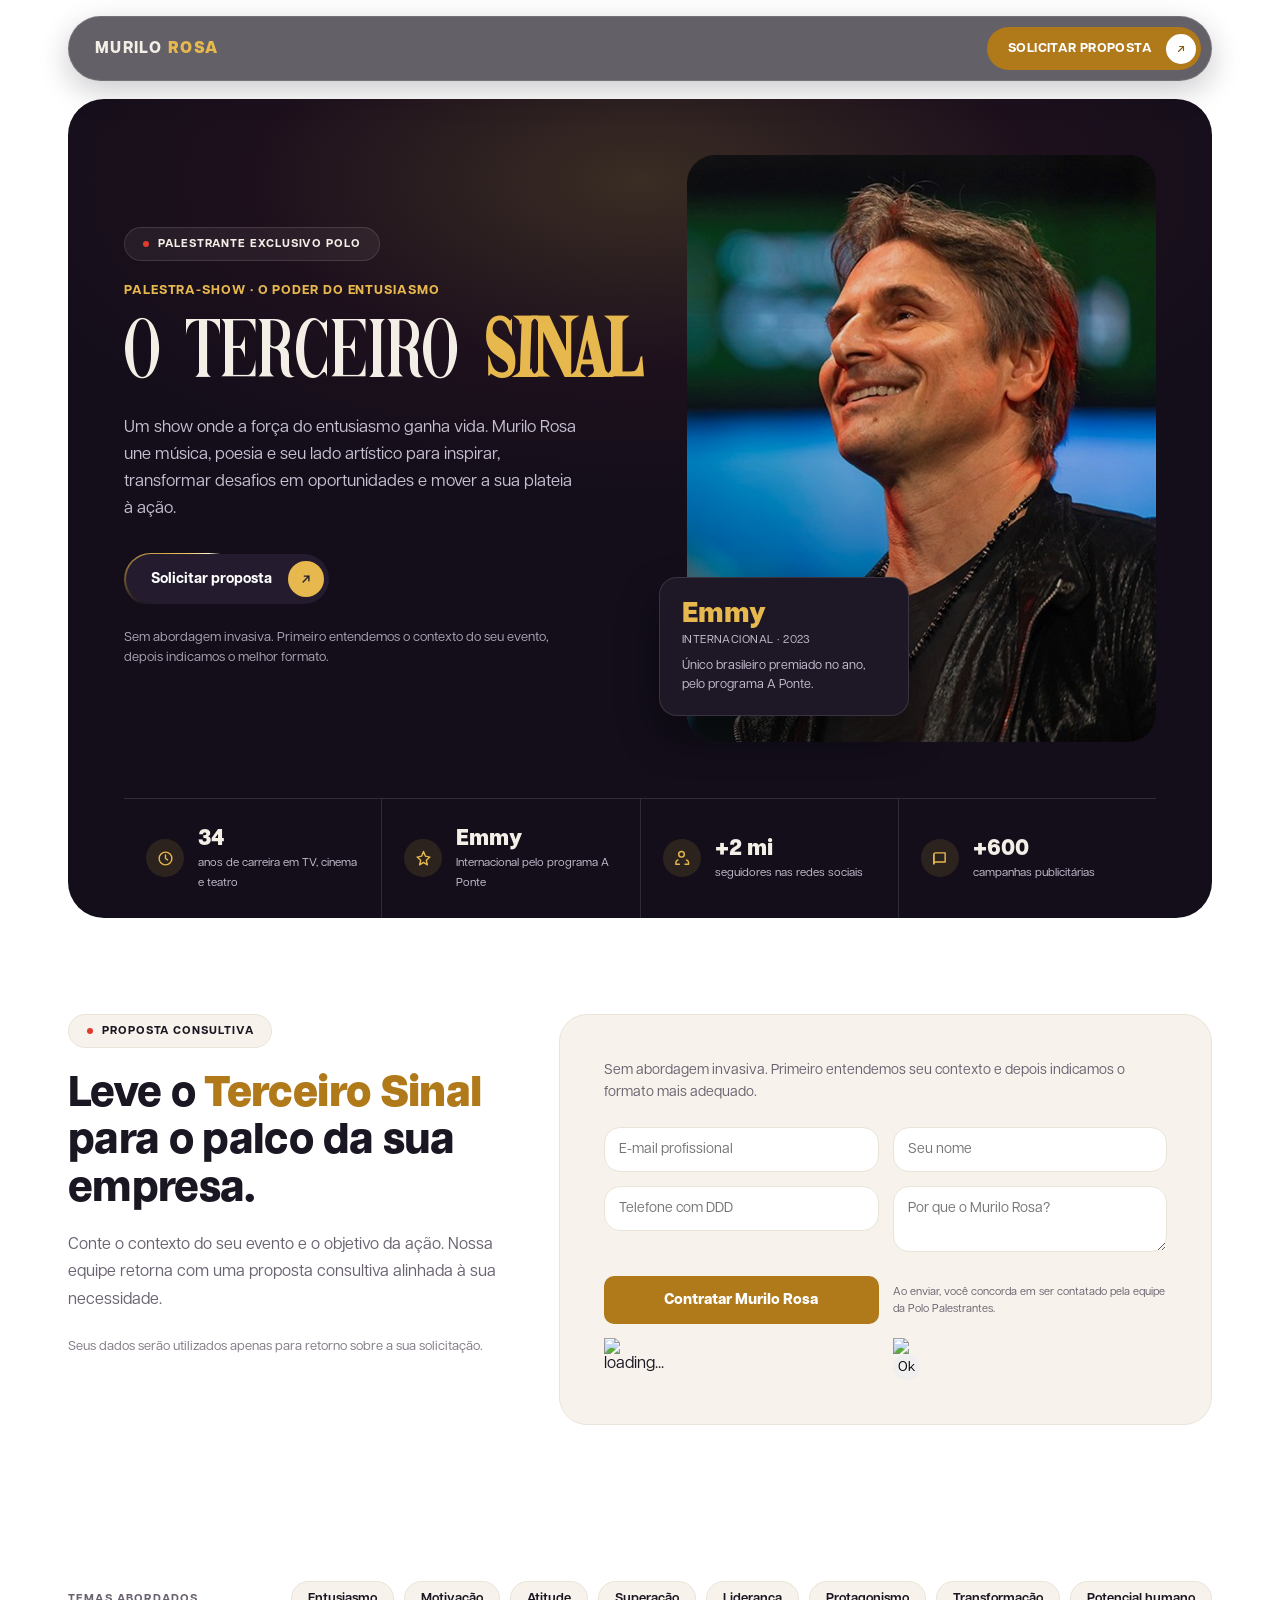
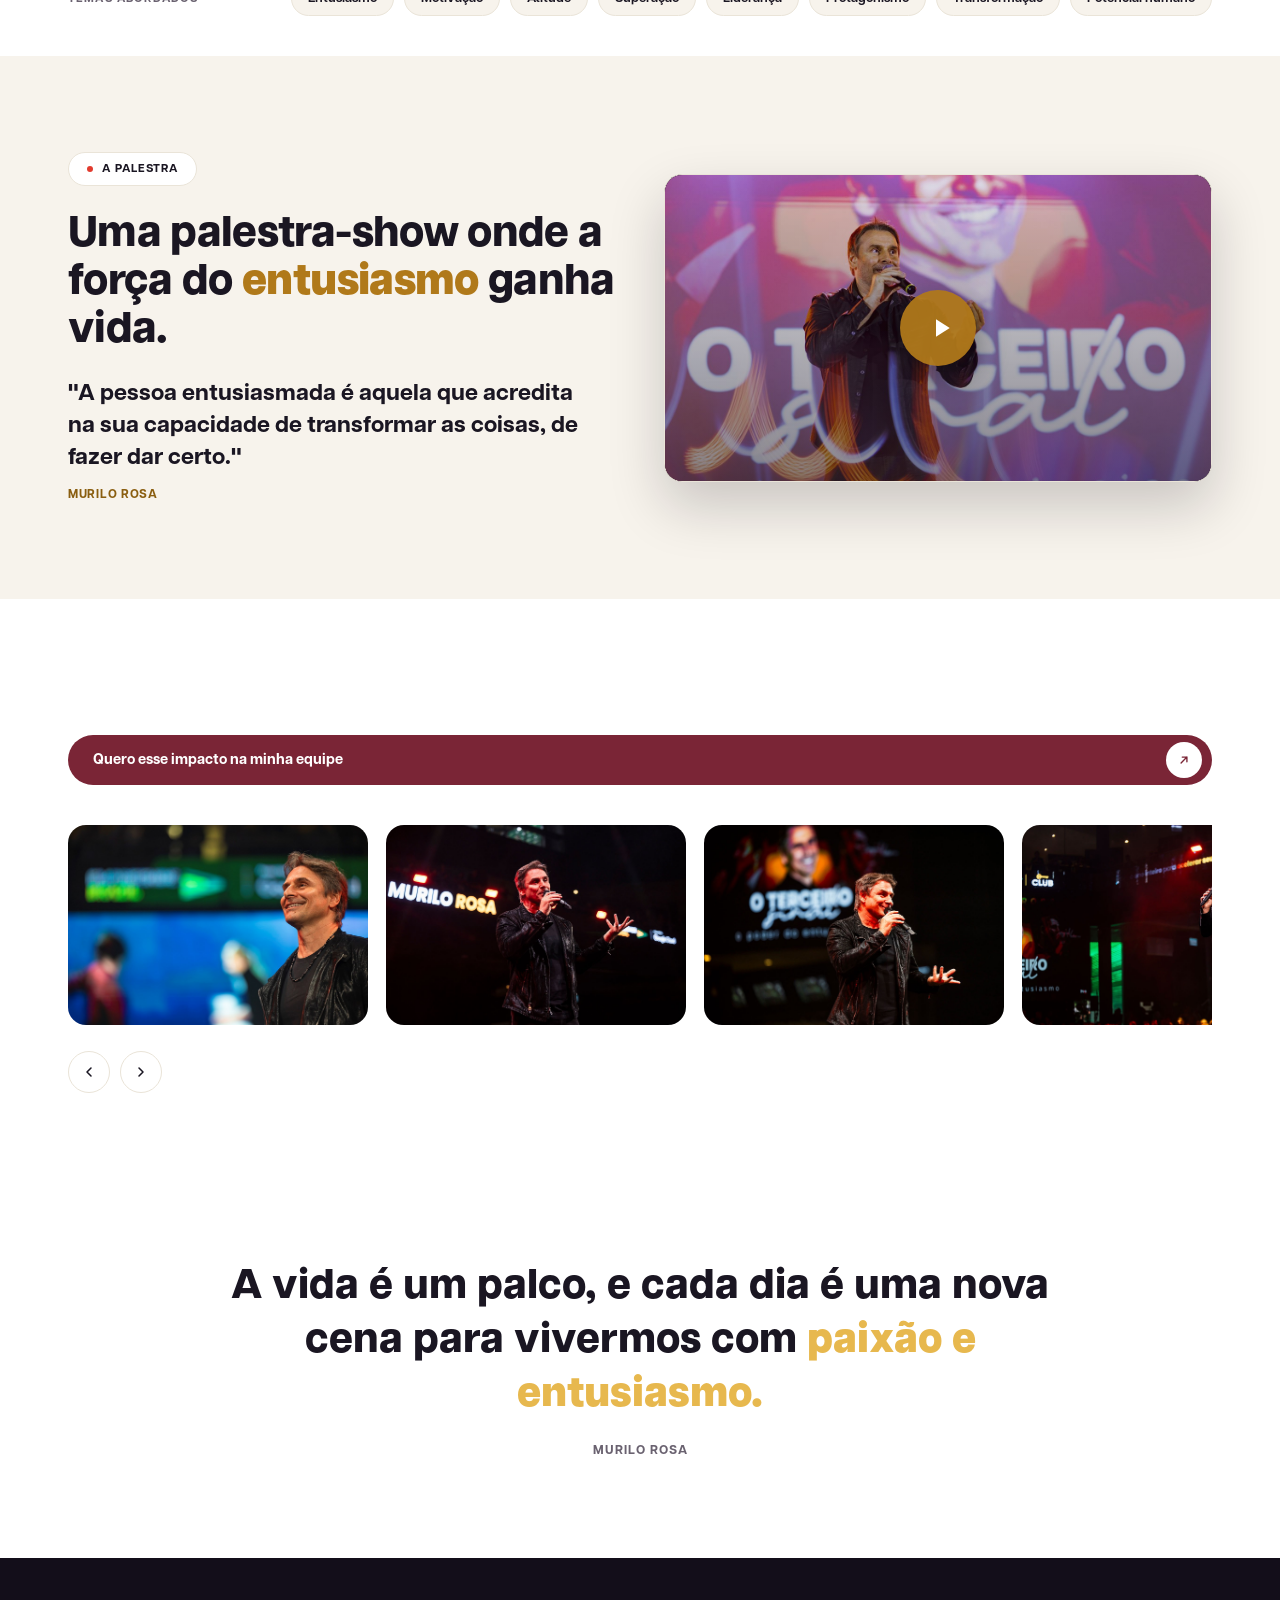
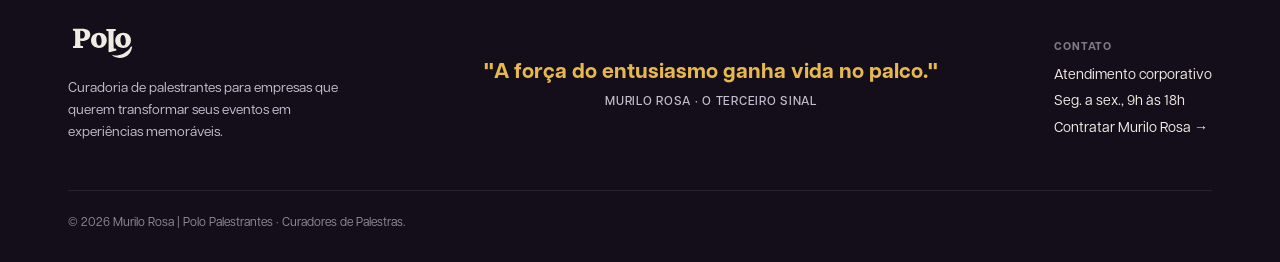
==== index.html @ 3e2ead60 "all" ====
<!DOCTYPE html>
<html lang="pt-BR">
<head>
<meta charset="UTF-8">
<meta name="viewport" content="width=device-width, initial-scale=1.0">
<title>Murilo Rosa · O Terceiro Sinal · Palestra-show sobre o poder do entusiasmo</title>
<meta name="description" content="Solicite uma proposta de palestra com Murilo Rosa. O Terceiro Sinal: a palestra-show sobre o poder do entusiasmo. Ator vencedor do Emmy Internacional, palestrante exclusivo Polo Palestrantes.">
<meta property="og:title" content="Murilo Rosa · O Terceiro Sinal · o poder do entusiasmo">
<meta property="og:description" content="Uma palestra-show onde a força do entusiasmo ganha vida. Palestrante exclusivo Polo Palestrantes.">
<meta property="og:type" content="website">
<link rel="preload" href="assets/fonts/ArticulatCF-Bold.otf" as="font" type="font/otf" crossorigin>

<!-- ==== leadlovers: CSS do design do formulário ==== -->
<link href="//fonts.googleapis.com/css?family=Roboto:400,300,500,700,900" rel="stylesheet" type="text/css" />
<link rel="stylesheet" href="//paginas.rocks/Content/capture/forms/form001.css" />
<!-- ==== fim leadlovers CSS ==== -->

<link rel="stylesheet" href="css/styles.css?v=1">
</head>
<body>

<div class="topbar">
  <div class="topbar-inner">
    <div class="logo">
      <span class="wordmark">Murilo <b>Rosa</b></span>
    </div>
    <button class="btn btn-amber btn-sm" onclick="document.getElementById('form').scrollIntoView({behavior:'smooth'})">
      <span class="label"><span class="label-full">Solicitar proposta</span><span class="label-short">Proposta</span></span>
      <span class="icon-circle"><svg viewBox="0 0 24 24" fill="none" stroke-width="2.3" stroke-linecap="round" stroke-linejoin="round"><path d="M7 17L17 7M9 7h8v8"/></svg></span>
    </button>
  </div>
</div>

<!-- HERO -->
<section class="hero-section">
  <div class="wrap">
    <div class="hero-card">
      <div class="hero-grid">
        <div>
          <span class="badge badge-dark"><span class="dot"></span>PALESTRANTE EXCLUSIVO POLO</span>
          <p class="hero-kicker">Palestra-show · o poder do entusiasmo</p>
          <h1>O Terceiro <span class="accent">Sinal</span></h1>
          <p class="sub">Um show onde a força do entusiasmo ganha vida. Murilo Rosa une música, poesia e seu lado artístico para inspirar, transformar desafios em oportunidades e mover a sua plateia à ação.</p>
          <div class="hero-ctas">
            <span class="beam">
              <button class="btn beam-inner" onclick="document.getElementById('form').scrollIntoView({behavior:'smooth'})">
                <span class="label">Solicitar proposta</span>
                <span class="icon-circle"><svg viewBox="0 0 24 24" fill="none" stroke-width="2.3" stroke-linecap="round" stroke-linejoin="round"><path d="M7 17L17 7M9 7h8v8"/></svg></span>
              </button>
            </span>
          </div>
          <p class="hero-fine">Sem abordagem invasiva. Primeiro entendemos o contexto do seu evento, depois indicamos o melhor formato.</p>
        </div>
        <div class="hero-photo-col">
          <div class="hero-photo-frame">
            <img src="assets/img/photos/hero.jpg" alt="Murilo Rosa em apresentação" style="object-position:center top">
            <div class="duo"></div>
          </div>
          <div class="hero-trust-card">
            <div class="num">Emmy</div>
            <div class="cap">Internacional · 2023</div>
            <p>Único brasileiro premiado no ano, pelo programa A Ponte.</p>
          </div>
        </div>
      </div>
      <div class="hero-stats">
        <div class="hero-stat">
          <span class="icon"><svg viewBox="0 0 24 24" fill="none" stroke-width="2" stroke-linecap="round" stroke-linejoin="round"><circle cx="12" cy="12" r="9"/><path d="M12 7v5l3 2"/></svg></span>
          <div><b>34</b><span>anos de carreira em TV, cinema e teatro</span></div>
        </div>
        <div class="hero-stat">
          <span class="icon"><svg viewBox="0 0 24 24" fill="none" stroke-width="2" stroke-linecap="round" stroke-linejoin="round"><path d="M12 2l2.6 6.6L21 10l-5 4.6L17.5 21 12 17.5 6.5 21 8 14.6 3 10l6.4-1.4z"/></svg></span>
          <div><b>Emmy</b><span>Internacional pelo programa A Ponte</span></div>
        </div>
        <div class="hero-stat">
          <span class="icon"><svg viewBox="0 0 24 24" fill="none" stroke-width="2" stroke-linecap="round" stroke-linejoin="round"><path d="M17 20h5v-2a4 4 0 0 0-3-3.87M9 20H4v-2a4 4 0 0 1 3-3.87m5-4.13a4 4 0 1 0 0-8 4 4 0 0 0 0 8z"/></svg></span>
          <div><b>+2 mi</b><span>seguidores nas redes sociais</span></div>
        </div>
        <div class="hero-stat">
          <span class="icon"><svg viewBox="0 0 24 24" fill="none" stroke-width="2" stroke-linecap="round" stroke-linejoin="round"><path d="M4 19.5A2.5 2.5 0 0 1 6.5 17H20V4H6.5A2.5 2.5 0 0 0 4 6.5v13z"/><path d="M4 19.5V6.5"/></svg></span>
          <div><b>+600</b><span>campanhas publicitárias</span></div>
        </div>
      </div>
    </div>
  </div>
</section>

<!-- FORM (Proposta Consultiva) -->
<section class="form-section reveal" id="form">
  <div class="wrap">
    <div>
      <span class="badge badge-light"><span class="dot"></span>PROPOSTA CONSULTIVA</span>
      <h2 class="title">Leve o <span class="accent">Terceiro Sinal</span> para o palco da sua empresa.</h2>
      <p class="lede">Conte o contexto do seu evento e o objetivo da ação. Nossa equipe retorna com uma proposta consultiva alinhada à sua necessidade.</p>
      <p class="hero-fine" style="margin-top:24px; color:var(--text-soft);">Seus dados serão utilizados apenas para retorno sobre a sua solicitação.</p>
    </div>
    <div class="form-card">
      <p class="lead">Sem abordagem invasiva. Primeiro entendemos seu contexto e depois indicamos o formato mais adequado.</p>
      <!-- ==== leadlovers: código do formulário (conectado ao CRM · mid 681453 · fid 77502) ==== -->
      <form id="llCaptureForm" class="llform001" action="//paginas.rocks/capture" method="post">
         <input type="hidden" id="mid" name="mid" value="681453" />
         <input type="hidden" id="fid" name="fid" value="77502" />
         <input type="hidden" id="formType" name="formType" value="dynamic" />
         <div>
             <input type="email" id="llfield89892" name="llfield89892" placeholder="E-mail profissional" aria-label="E-mail profissional" data-required="true" />
             <div class="field-error" id="llerror89892"></div>
         </div>
         <div>
             <input type="text" id="llfield89894" name="llfield89894" placeholder="Seu nome" aria-label="Seu nome" data-required="true" />
             <div class="field-error" id="llerror89894"></div>
         </div>
         <div>
             <input type="tel" id="llfield89893" name="llfield89893" placeholder="Telefone com DDD" aria-label="Telefone com DDD" data-required="true" />
             <div class="field-error" id="llerror89893"></div>
         </div>
         <div>
             <textarea id="llfield89891" name="llfield89891" placeholder="Por que o Murilo Rosa?" aria-label="Por que o Murilo Rosa?"></textarea>
             <div class="field-error" id="llerror89891"></div>
         </div>
         <div class="button-bar">
             <button type="submit">Contratar Murilo Rosa</button>
         </div>
         <p class="form-consent">Ao enviar, você concorda em ser contatado pela equipe da Polo Palestrantes.</p>
         <div class="loading-box">
             <img src="//paginas.rocks/content/images/spinner.gif" />
             <div>loading...</div>
         </div>
         <div class="error-box">
             <img src="//paginas.rocks/content/images/error-icon.png" />
             <div></div>
             <button type="button" class="btn" id="btn-error">Ok</button>
         </div>
         <img src="https://llimages.com/redirect/redirect.aspx?A=V&f=77502&m=681453" style="display: none;" />
      </form>
      <!-- ==== fim leadlovers formulário ==== -->
    </div>
  </div>
</section>

<!-- TEMAS ABORDADOS -->
<section class="trust-strip">
  <div class="wrap">
    <span class="trust-label">Temas abordados</span>
    <div class="trust-chips">
      <span class="trust-chip">Entusiasmo</span>
      <span class="trust-chip">Motivação</span>
      <span class="trust-chip">Atitude</span>
      <span class="trust-chip">Superação</span>
      <span class="trust-chip">Liderança</span>
      <span class="trust-chip">Protagonismo</span>
      <span class="trust-chip">Transformação</span>
      <span class="trust-chip">Potencial humano</span>
    </div>
  </div>
</section>

<!-- A PALESTRA (claro: título + citação à esquerda, player à direita) -->
<section class="reveal section-alt" id="palestra">
  <div class="wrap">
    <div class="palestra-lite">
      <div class="p-txt">
        <span class="badge badge-light"><span class="dot"></span>A PALESTRA</span>
        <h2 class="title">Uma palestra-show onde a força do <span class="accent">entusiasmo</span> ganha vida.</h2>
        <p class="p-quote">"A pessoa entusiasmada é aquela que acredita na sua capacidade de transformar as coisas, de fazer dar certo."<span>Murilo Rosa</span></p>
      </div>
      <div class="video-embed" id="videoFacade" role="button" tabindex="0" aria-label="Assistir ao vídeo da palestra O Terceiro Sinal" onclick="loadPalestraVideo()">
        <img src="assets/img/photos/thumb-palestra.jpg" alt="Murilo Rosa na palestra O Terceiro Sinal" loading="lazy">
        <span class="video-scrim"></span>
        <span class="video-play"><svg viewBox="0 0 24 24" fill="currentColor" aria-hidden="true"><path d="M8 5v14l11-7z"/></svg></span>
      </div>
    </div>
  </div>
</section>

<!-- CARROSSEL DE FOTOS -->
<section class="reveal" id="galeria">
  <div class="wrap">
    <div class="section-cta gallery-cta">
      <button class="btn btn-wine btn-block" onclick="document.getElementById('form').scrollIntoView({behavior:'smooth'})">
        <span class="label">Quero esse impacto na minha equipe</span>
        <span class="icon-circle"><svg viewBox="0 0 24 24" fill="none" stroke-width="2.3" stroke-linecap="round" stroke-linejoin="round"><path d="M7 17L17 7M9 7h8v8"/></svg></span>
      </button>
    </div>
    <div class="media-carousel">
      <div class="media-track" id="palcoTrack">
        <div class="photo-card"><img src="assets/img/photos/palco-01.jpg" alt="Murilo Rosa em palco" loading="lazy"></div>
        <div class="photo-card"><img src="assets/img/photos/palco-02.jpg" alt="Murilo Rosa em palco" loading="lazy"></div>
        <div class="photo-card"><img src="assets/img/photos/palco-03.jpg" alt="Murilo Rosa em palco" loading="lazy"></div>
        <div class="photo-card"><img src="assets/img/photos/palco-04.jpg" alt="Murilo Rosa em palco" loading="lazy"></div>
        <div class="photo-card"><img src="assets/img/photos/palco-05.jpg" alt="Murilo Rosa em palco" loading="lazy"></div>
        <div class="photo-card"><img src="assets/img/photos/palco-06.jpg" alt="Murilo Rosa em palco" loading="lazy"></div>
        <div class="photo-card"><img src="assets/img/photos/palco-07.jpg" alt="Plateia lotada na palestra de Murilo Rosa" loading="lazy"></div>
        <div class="photo-card"><img src="assets/img/photos/palco-08.jpg" alt="Murilo Rosa em palco" loading="lazy"></div>
      </div>
      <div class="carousel-nav">
        <button class="icon-circle-nav" onclick="scrollCarousel('palcoTrack',-1)" aria-label="Anterior"><svg viewBox="0 0 24 24" fill="none" stroke-width="2.3" stroke-linecap="round" stroke-linejoin="round"><path d="M15 18l-6-6 6-6"/></svg></button>
        <button class="icon-circle-nav" onclick="scrollCarousel('palcoTrack',1)" aria-label="Próximo"><svg viewBox="0 0 24 24" fill="none" stroke-width="2.3" stroke-linecap="round" stroke-linejoin="round"><path d="M9 18l6-6-6-6"/></svg></button>
      </div>
    </div>
  </div>
</section>

<!-- FRASE DE FECHAMENTO -->
<section class="reveal closing-quote">
  <div class="wrap">
    <p class="closing-quote-text">A vida é um palco, e cada dia é uma nova cena para vivermos com <span class="accent">paixão e entusiasmo.</span></p>
    <span class="closing-quote-by">Murilo Rosa</span>
  </div>
</section>

<footer>
  <div class="wrap">
    <div class="footer-grid">
      <div>
        <div class="logo"><span class="logo-mark"><img src="assets/img/logos/polo.svg" alt="Polo Palestrantes"></span></div>
        <p class="footer-tag">Curadoria de palestrantes para empresas que querem transformar seus eventos em experiências memoráveis.</p>
      </div>
      <div class="footer-quote">
        <p>"A força do entusiasmo ganha vida no palco."</p>
        <span>Murilo Rosa · O Terceiro Sinal</span>
      </div>
      <div class="footer-cols">
        <div class="footer-col">
          <h5>Contato</h5>
          <p>Atendimento corporativo</p>
          <p>Seg. a sex., 9h às 18h</p>
          <a href="#form">Contratar Murilo Rosa →</a>
        </div>
      </div>
    </div>
    <div class="footer-bottom">© 2026 Murilo Rosa | Polo Palestrantes · Curadores de Palestras.</div>
  </div>
</footer>

<div class="lightbox" id="lightbox">
  <button class="lightbox-close" aria-label="Fechar">&times;</button>
  <img src="" alt="" id="lightbox-img">
</div>

<script src="js/main.js?v=1"></script>

<!-- ==== leadlovers: JS de captura ==== -->
<script type="text/javascript" src="//paginas.rocks/scripts/capture/capture.js"></script>
<!-- ==== fim leadlovers JS ==== -->

</body>
</html>
---- css/styles.css ----
/* =========================================================================
   Murilo Rosa · O Terceiro Sinal — Landing Page
   Polo Palestrantes · Sistema de design baseado na LP do Gabriel Carneiro,
   reidentificado com a marca do Murilo Rosa (dourado teatral + corpo claro)
   Fontes: Articulat CF (corpo/títulos) + Misky (script de destaque)
   ========================================================================= */

/* ---------- FONTES ---------- */
@font-face{ font-family:'Articulat CF'; src:url('../assets/fonts/ArticulatCF-Regular.otf') format('opentype'); font-weight:400; font-style:normal; font-display:swap; }
@font-face{ font-family:'Articulat CF'; src:url('../assets/fonts/ArticulatCF-Medium.otf') format('opentype'); font-weight:500; font-style:normal; font-display:swap; }
@font-face{ font-family:'Articulat CF'; src:url('../assets/fonts/ArticulatCF-DemiBold.otf') format('opentype'); font-weight:600; font-style:normal; font-display:swap; }
@font-face{ font-family:'Articulat CF'; src:url('../assets/fonts/ArticulatCF-Bold.otf') format('opentype'); font-weight:700; font-style:normal; font-display:swap; }
@font-face{ font-family:'Articulat CF'; src:url('../assets/fonts/ArticulatCF-ExtraBold.otf') format('opentype'); font-weight:800; font-style:normal; font-display:swap; }
@font-face{ font-family:'Articulat CF'; src:url('../assets/fonts/ArticulatCF-Heavy.otf') format('opentype'); font-weight:900; font-style:normal; font-display:swap; }
@font-face{ font-family:'Misky'; src:url('../assets/fonts/Misky.ttf') format('truetype'); font-weight:400; font-style:normal; font-display:swap; }

:root{
    --paper:#FFFFFF;
    --paper-alt:#F7F3EC;
    --dark:#130E1A;        /* preto-teatral (aubergine profundo) */
    --dark-2:#1E1726;
    --text-dark:#1A1622;
    --text-soft:#6A6270;
    --text-on-dark:#C6BFD1;
    --cream-on-dark:#F3EEE6;
    --amber:#B0791A;       /* dourado profundo, legível sobre claro */
    --amber-deep:#8A5E10;
    --gold:#E7B84E;        /* dourado vivo sobre escuro */
    --sand:#E7B84E;
    --wine:#7A2536;        /* vinho de cortina (acento secundário) */
    --red:#E23B2E;         /* vermelho Polo (uso pontual) */
    --line:#EAE4D8;
    --line-dark:rgba(243,238,230,0.13);
    --radius-lg:28px;
    --radius-md:18px;
    --radius-sm:12px;
    --maxw:1200px;
  }
  *{box-sizing:border-box;}
  html{scroll-behavior:smooth;}
  body{ margin:0; background:var(--paper); color:var(--text-dark); font-family:'Articulat CF',sans-serif; -webkit-font-smoothing:antialiased; overflow-x:hidden; }
  h1,h2,h3,.display{ font-family:'Articulat CF',sans-serif; font-weight:800; letter-spacing:-0.015em; margin:0; color:var(--text-dark); }
  .accent{ color:var(--amber); font-weight:900; }
  /* Misky = serifada display de alto contraste (letreiro teatral dourado) */
  .display-serif{ font-family:'Misky',Georgia,serif; font-weight:400; letter-spacing:.01em; text-transform:uppercase; }
  p{ margin:0; }
  a{ color:inherit; text-decoration:none; }
  img,svg{ display:block; max-width:100%; }
  button{ font-family:inherit; cursor:pointer; }
  .wrap{ max-width:var(--maxw); margin:0 auto; padding:0 28px; position:relative; }
  @media (prefers-reduced-motion: reduce){ *{ animation-duration:.001ms !important; transition-duration:.001ms !important; } }

  .reveal{ opacity:0; transform:translateY(18px); transition:opacity .65s ease, transform .65s ease; }
  .reveal.is-visible{ opacity:1; transform:translateY(0); }

  section{ padding:96px 0; position:relative; }

  /* acento dourado vivo em seções escuras */
  .hero-card .accent, .band .accent, .final-cta .accent, .pilares-section .accent,
  .impact-section .accent, .footer-quote .accent, .closing-quote .accent{ color:var(--gold); }

  /* badges / eyebrows */
  .badge{ display:inline-flex; align-items:center; gap:9px; padding:9px 18px; border-radius:999px; font-size:11.5px; font-weight:700; letter-spacing:.08em; text-transform:uppercase; margin-bottom:22px; }
  .badge .dot{ width:6px; height:6px; border-radius:50%; background:var(--red); flex-shrink:0; }
  .badge-light{ background:var(--paper-alt); border:1px solid var(--line); color:var(--text-dark); }
  .badge-dark{ background:rgba(243,238,230,0.06); border:1px solid var(--line-dark); color:var(--cream-on-dark); }

  h2.title{ font-size:clamp(28px,3.4vw,44px); line-height:1.1; max-width:680px; }
  h2.title-dark{ font-size:clamp(28px,3.4vw,44px); line-height:1.1; max-width:640px; color:var(--cream-on-dark); }
  p.lede{ font-size:16px; line-height:1.7; color:var(--text-soft); max-width:480px; margin-top:18px; }
  p.lede-dark{ font-size:15.5px; line-height:1.7; color:var(--text-on-dark); max-width:460px; margin-top:18px; }

  /* buttons: two-part pill + icon circle */
  .btn{ display:inline-flex; align-items:center; gap:10px; border:none; border-radius:999px; padding:5px; transition:transform .18s ease, background .18s ease; }
  .btn .label{ padding:11px 6px 11px 20px; font-weight:700; font-size:14.5px; white-space:nowrap; }
  .btn .icon-circle{ width:36px; height:36px; border-radius:50%; display:flex; align-items:center; justify-content:center; flex-shrink:0; transition:transform .25s ease; }
  .btn .icon-circle svg{ width:14px; height:14px; }
  .btn:hover{ transform:translateY(-1px); }
  .btn:hover .icon-circle{ transform:rotate(45deg); }
  .btn-amber{ background:var(--amber); }
  .btn-amber .label{ color:#fff; }
  .btn-amber .icon-circle{ background:#fff; }
  .btn-amber .icon-circle svg{ stroke:var(--amber-deep); }
  .btn-amber:hover{ background:var(--amber-deep); }
  .btn-outline-dark{ background:transparent; border:1.5px solid var(--line-dark); padding:4px; }
  .btn-outline-dark .label{ color:var(--cream-on-dark); }
  .btn-outline-dark .icon-circle{ background:rgba(243,238,230,0.08); border:1px solid var(--line-dark); }
  .btn-outline-dark .icon-circle svg{ stroke:var(--cream-on-dark); }
  .btn-outline-light{ background:transparent; border:1.5px solid var(--line); padding:4px; }
  .btn-outline-light .label{ color:var(--text-dark); }
  .btn-outline-light .icon-circle{ background:var(--paper-alt); border:1px solid var(--line); }
  .btn-outline-light .icon-circle svg{ stroke:var(--text-dark); }
  .btn-sm .label{ padding:9px 4px 9px 16px; font-size:13px; }
  .btn-sm .icon-circle{ width:30px; height:30px; }
  .btn-sm .icon-circle svg{ width:12px; height:12px; }
  .btn-lg .label{ padding:15px 10px 15px 28px; font-size:16px; }
  .btn-lg .icon-circle{ width:44px; height:44px; }
  .btn-lg .icon-circle svg{ width:16px; height:16px; }
  .btn-wine{ background:var(--wine); }
  .btn-wine .label{ color:#fff; }
  .btn-wine .icon-circle{ background:#fff; }
  .btn-wine .icon-circle svg{ stroke:var(--wine); }
  .btn-wine:hover{ background:#5f1c2b; }
  .btn-light{ background:var(--cream-on-dark); }
  .btn-light .label{ color:var(--dark); }
  .btn-light .icon-circle{ background:var(--dark); }
  .btn-light .icon-circle svg{ stroke:var(--cream-on-dark); }
  .btn-light:hover{ background:#fff; }
  .btn-block{ display:flex; width:100%; justify-content:space-between; }
  .btn-block .icon-circle{ margin-right:5px; }

  /* efeito BEAM: borda em conic-gradient girando (CTA primário do hero) */
  .beam{ display:inline-flex; position:relative; padding:1.5px; overflow:hidden; border-radius:999px; }
  .beam::before{ content:''; position:absolute; inset:-50%; background:conic-gradient(from 0deg, transparent 0 70%, var(--gold) 82%, #FFF3D0 90%, transparent 96%); animation:spin 3s linear infinite; }
  .beam-inner{ position:relative; border-radius:999px; background:#241C2E; }
  @keyframes spin{ to{ transform:rotate(1turn); } }
  .btn.beam-inner{ border-radius:999px; }
  .btn.beam-inner:hover{ transform:none; }
  .btn.beam-inner .label{ color:#fff; }
  .btn.beam-inner .icon-circle{ background:var(--gold); }
  .btn.beam-inner .icon-circle svg{ stroke:#241C2E; }

  /* efeito SHINE: varredura de brilho no hover (CTA secundário do hero) */
  .shine{ position:relative; overflow:hidden; }
  .shine::before{ content:''; position:absolute; top:0; left:-120%; width:60%; height:100%; transform:skewX(-20deg); background:linear-gradient(90deg, transparent, rgba(243,238,230,0.25), transparent); }
  .shine:hover::before{ left:120%; transition:left 0.9s cubic-bezier(0.65, 0, 0.35, 1); }

  /* topbar: glass */
  .topbar{ position:sticky; top:16px; z-index:60; margin:16px auto 0; max-width:var(--maxw); padding:0 28px; }
  .topbar-inner{ display:flex; align-items:center; justify-content:space-between; background:rgba(19,14,26,0.66); backdrop-filter:blur(16px) saturate(1.5); -webkit-backdrop-filter:blur(16px) saturate(1.5); border:1px solid rgba(243,238,230,0.12); border-radius:999px; padding:10px 10px 10px 26px; box-shadow:0 10px 30px rgba(19,14,26,0.22); }
  .logo .wordmark{ font-family:'Articulat CF',sans-serif; font-weight:800; font-size:16px; letter-spacing:.08em; text-transform:uppercase; color:var(--cream-on-dark); }
  .logo .wordmark b{ color:var(--gold); font-weight:900; }
  nav.navlinks{ display:flex; gap:4px; font-size:12px; font-weight:500; text-transform:uppercase; letter-spacing:.05em; }
  nav.navlinks a{ padding:10px 16px; border-radius:999px; color:var(--text-on-dark); transition:background .2s ease, color .2s ease; }
  nav.navlinks a:hover{ background:rgba(243,238,230,0.1); color:var(--cream-on-dark); }
  .topbar-inner .btn .label{ text-transform:uppercase; letter-spacing:.03em; }
  .topbar-inner .label-short{ display:none; }

  /* HERO dark card */
  .hero-section{ padding-top:18px; padding-bottom:0; }
  .hero-card{ background:var(--dark); border-radius:36px; padding:56px 56px 0; overflow:hidden; position:relative; }
  /* brilho teatral de refletor no topo do hero */
  .hero-card::before{ content:''; position:absolute; top:-30%; left:50%; width:120%; height:80%; transform:translateX(-50%); background:radial-gradient(ellipse at center, rgba(231,184,78,0.18), rgba(122,37,54,0.10) 40%, transparent 70%); pointer-events:none; z-index:0; }
  .hero-grid{ display:grid; grid-template-columns:1.05fr .95fr; gap:44px; align-items:center; padding-bottom:56px; position:relative; z-index:1; }
  .hero-card h1{ font-family:'Misky',Georgia,serif; font-size:clamp(48px,6.4vw,92px); line-height:.92; max-width:600px; color:var(--cream-on-dark); font-weight:400; letter-spacing:.01em; text-transform:uppercase; }
  .hero-kicker{ font-size:13px; font-weight:700; letter-spacing:.07em; text-transform:uppercase; color:var(--sand); margin-bottom:18px; }
  .hero-card p.sub{ font-size:16.5px; line-height:1.65; color:var(--text-on-dark); max-width:460px; margin-top:22px; }
  .hero-ctas{ display:flex; align-items:center; gap:16px; margin-top:30px; flex-wrap:wrap; }
  .hero-fine{ font-size:13px; color:var(--text-on-dark); margin-top:22px; max-width:440px; line-height:1.6; opacity:.85; }
  .hero-photo-col{ position:relative; }
  .hero-photo-frame{ position:relative; border-radius:var(--radius-lg); overflow:hidden; aspect-ratio:4/5; }
  .hero-photo-frame img{ width:100%; height:100%; object-fit:cover; object-position:center 20%; filter:saturate(1.03); transition:transform .6s ease; }
  .hero-photo-frame:hover img{ transform:scale(1.04); }
  .hero-photo-frame .duo{ position:absolute; inset:0; background:linear-gradient(195deg, rgba(19,14,26,0.05) 0%, rgba(19,14,26,0.12) 45%, rgba(19,14,26,0.5) 100%); mix-blend-mode:multiply; }
  .hero-trust-card{ position:absolute; left:-28px; bottom:26px; width:250px; background:var(--dark-2); border:1px solid var(--line-dark); border-radius:var(--radius-md); padding:20px 22px; box-shadow:0 20px 40px rgba(0,0,0,0.4); }
  .hero-trust-card .num{ font-family:'Articulat CF',sans-serif; font-weight:900; font-size:28px; color:var(--gold); }
  .hero-trust-card .cap{ font-size:11.5px; color:var(--text-on-dark); text-transform:uppercase; letter-spacing:.04em; margin-top:2px; }
  .hero-trust-card p{ font-size:12.5px; color:var(--text-on-dark); line-height:1.5; margin-top:10px; }
  .hero-stats{ display:flex; border-top:1px solid var(--line-dark); position:relative; z-index:1; }
  .hero-stat{ flex:1; display:flex; align-items:center; gap:14px; padding:26px 22px; border-right:1px solid var(--line-dark); }
  .hero-stat:last-child{ border-right:none; }
  .hero-stat .icon{ width:38px; height:38px; border-radius:50%; background:rgba(231,184,78,0.12); display:flex; align-items:center; justify-content:center; flex-shrink:0; }
  .hero-stat .icon svg{ width:17px; height:17px; stroke:var(--sand); }
  .hero-stat b{ font-family:'Articulat CF',sans-serif; font-weight:900; font-size:22px; color:var(--cream-on-dark); display:block; }
  .hero-stat span{ font-size:11.5px; color:var(--text-on-dark); }

  /* temas abordados */
  .trust-strip{ padding:60px 0 40px; }
  .trust-strip .wrap{ display:flex; align-items:center; gap:14px; flex-wrap:wrap; justify-content:space-between; }
  .trust-label{ font-size:11.5px; text-transform:uppercase; letter-spacing:.1em; color:var(--text-soft); font-weight:700; }
  .trust-chips{ display:flex; gap:10px; flex-wrap:wrap; }
  .trust-chip{ font-size:13px; font-weight:600; color:var(--text-dark); background:var(--paper-alt); border:1px solid var(--line); border-radius:999px; padding:9px 16px; transition:background .2s ease, color .2s ease, transform .2s ease; }
  .trust-chip:hover{ background:var(--amber); border-color:var(--amber); color:#fff; transform:translateY(-2px); }

  /* pillars (a palestra) */
  .pillars-lead{ display:flex; justify-content:space-between; gap:40px; align-items:flex-end; flex-wrap:wrap; margin-bottom:46px; }
  .manifesto{ font-family:'Articulat CF',sans-serif; font-weight:700; font-size:clamp(19px,2.1vw,25px); line-height:1.35; max-width:520px; }
  .cards3{ display:grid; grid-template-columns:repeat(3,1fr); gap:22px; }
  .pcard{ background:var(--paper); border:1px solid var(--line); border-radius:var(--radius-md); padding:32px 28px; box-shadow:0 6px 20px rgba(20,16,26,0.04); transition:transform .25s ease, box-shadow .25s ease; }
  .pcard:hover{ transform:translateY(-6px); box-shadow:0 18px 34px rgba(20,16,26,0.09); }
  .pcard .icon{ width:48px; height:48px; border-radius:14px; display:flex; align-items:center; justify-content:center; margin-bottom:22px; }
  .pcard .icon svg{ width:21px; height:21px; }
  .pcard h3{ font-size:19px; margin-bottom:9px; }
  .pcard p{ font-size:14.5px; color:var(--text-soft); line-height:1.6; }
  .icon-amber{ background:var(--amber); } .icon-amber svg{ stroke:#fff; }
  .icon-wine{ background:var(--wine); } .icon-wine svg{ stroke:var(--cream-on-dark); }
  .icon-amber-deep{ background:var(--amber-deep); } .icon-amber-deep svg{ stroke:#fff; }

  /* problema */
  .problema-wrap p.lede{ max-width:640px; }

  /* seções com fundo alternativo (quebra de bloco temático) */
  .section-alt{ background:var(--paper-alt); }
  .section-alt .badge-light{ background:var(--paper); }
  .section-alt .pcard{ background:var(--paper); }
  .section-alt .steps-card{ background:var(--paper); }
  .section-alt .quote-chip{ background:var(--paper); }

  /* CTAs extras ao longo da página */
  .section-cta{ margin-top:40px; }
  .section-cta.center{ display:flex; justify-content:center; }

  /* carrosséis (fotos de palco) */
  .media-carousel{ margin-top:40px; }
  .media-track{ display:flex; gap:18px; overflow-x:auto; scroll-snap-type:x mandatory; scroll-behavior:smooth; padding-bottom:6px; scrollbar-width:none; }
  .media-track::-webkit-scrollbar{ display:none; }
  .photo-card{ scroll-snap-align:start; flex:0 0 auto; width:300px; aspect-ratio:3/2; border-radius:var(--radius-md); overflow:hidden; cursor:pointer; }
  .photo-card img{ width:100%; height:100%; object-fit:cover; transition:transform .5s ease; }
  .photo-card:hover img{ transform:scale(1.06); }

  /* lightbox / modal para galeria de fotos */
  .lightbox{ position:fixed; inset:0; background:rgba(19,14,26,0.93); z-index:200; display:none; align-items:center; justify-content:center; padding:40px; cursor:zoom-out; }
  .lightbox.is-open{ display:flex; }
  .lightbox img{ max-width:90vw; max-height:88vh; width:auto; height:auto; border-radius:14px; object-fit:contain; box-shadow:0 30px 70px rgba(0,0,0,0.5); cursor:default; }
  .lightbox-close{ position:absolute; top:24px; right:24px; width:44px; height:44px; border-radius:50%; background:rgba(243,238,230,0.1); border:1px solid rgba(243,238,230,0.25); color:#fff; font-size:24px; line-height:1; display:flex; align-items:center; justify-content:center; transition:background .2s ease; }
  .lightbox-close:hover{ background:rgba(243,238,230,0.22); }
  .carousel-nav{ display:flex; gap:10px; margin-top:20px; }
  .icon-circle-nav{ width:42px; height:42px; border-radius:50%; border:1px solid var(--line); background:var(--paper); display:flex; align-items:center; justify-content:center; transition:background .2s ease, border-color .2s ease; }
  .icon-circle-nav:hover{ background:var(--text-dark); border-color:var(--text-dark); }
  .icon-circle-nav:hover svg{ stroke:#fff; }
  .icon-circle-nav svg{ width:16px; height:16px; stroke:var(--text-dark); transition:stroke .2s ease; }

  /* A PALESTRA: destaque com CTA de vídeo */
  .palestra-feature{ background:var(--dark); border-radius:36px; padding:56px 60px; position:relative; overflow:hidden; }
  .palestra-feature::after{ content:''; position:absolute; right:-8%; top:-30%; width:50%; height:120%; background:radial-gradient(ellipse at center, rgba(231,184,78,0.14), transparent 70%); pointer-events:none; }
  .palestra-feature .inner{ position:relative; z-index:1; display:flex; align-items:center; justify-content:space-between; gap:40px; flex-wrap:wrap; }
  .palestra-feature .txt{ max-width:480px; flex:1 1 380px; }
  .palestra-feature h2{ color:var(--cream-on-dark); font-size:clamp(26px,3vw,40px); line-height:1.06; }
  .palestra-feature p{ color:var(--text-on-dark); font-size:15px; line-height:1.7; margin-top:16px; max-width:520px; }
  .video-embed{ position:relative; flex:1 1 460px; max-width:560px; width:100%; aspect-ratio:16/9; border-radius:var(--radius-md); overflow:hidden; border:1px solid var(--line-dark); box-shadow:0 24px 55px rgba(0,0,0,0.45); background:#000; cursor:pointer; }
  .video-embed iframe{ position:absolute; inset:0; width:100%; height:100%; border:0; display:block; }
  .video-embed img{ position:absolute; inset:0; width:100%; height:100%; object-fit:cover; transition:transform .5s ease; }
  .video-embed:hover img{ transform:scale(1.05); }
  .video-embed .video-scrim{ position:absolute; inset:0; z-index:1; background:linear-gradient(180deg, rgba(19,14,26,0.10), rgba(19,14,26,0.50)); }
  .video-embed .video-play{ position:absolute; inset:0; margin:auto; z-index:2; width:76px; height:76px; border-radius:50%; background:rgba(176,121,26,0.94); display:flex; align-items:center; justify-content:center; box-shadow:0 12px 34px rgba(0,0,0,0.45); transition:transform .2s ease, background .2s ease; }
  .video-embed:hover .video-play{ transform:scale(1.08); background:var(--amber); }
  .video-embed .video-play svg{ width:30px; height:30px; fill:#fff; margin-left:5px; }
  .video-embed:focus-visible{ outline:2px solid var(--gold); outline-offset:3px; }

  /* A PALESTRA (linkbio): claro, título + citação à esquerda, player à direita */
  .palestra-lite{ display:grid; grid-template-columns:1fr 1fr; gap:48px; align-items:center; }
  .palestra-lite .p-txt .title{ margin-top:2px; }
  .palestra-lite .p-quote{ font-family:'Articulat CF',sans-serif; font-weight:700; font-size:clamp(18px,2vw,23px); line-height:1.4; color:var(--text-dark); margin-top:24px; max-width:520px; }
  .palestra-lite .p-quote span{ display:block; margin-top:12px; font-size:12px; font-weight:700; letter-spacing:.06em; text-transform:uppercase; color:var(--amber-deep); }
  .palestra-lite .video-embed{ box-shadow:0 24px 55px rgba(20,16,26,0.20); border-color:var(--line); }

  /* CTA + carrossel (linkbio) */
  .gallery-cta{ margin-bottom:32px; }
  .gallery-cta .btn{ width:100%; }

  /* ajustes on-brand para o formulário do Leadlovers */
  /* remove o fundo branco do form e o padding duplicado */
  .form-card .llform001{ background-color:transparent !important; padding:0 !important; box-shadow:none !important; }
  /* campos: cantos arredondados de 16px, borda sutil da marca */
  .form-card .llform001 > div > input,
  .form-card .llform001 > div > select,
  .form-card .llform001 > div > textarea,
  .form-card .iti input{ border-radius:16px !important; border:1px solid var(--line) !important; }
  .form-card .llform001 input,
  .form-card .llform001 textarea{ font-family:'Articulat CF',sans-serif; }
  .form-card .llform001 .button-bar{ margin-top:4px; }
  .form-card .llform001 .button-bar button{ width:100%; background:var(--amber); color:#fff; border:none; padding:15px; border-radius:10px; font-family:'Articulat CF',sans-serif; font-weight:800; font-size:15px; cursor:pointer; transition:background .2s ease; }
  .form-card .llform001 .button-bar button:hover{ background:var(--amber-deep); }
  .form-card .llform001 .form-consent{ font-size:11px; color:var(--text-soft); line-height:1.5; margin-top:12px; }

  /* método / movimentos */
  .split-card{ position:relative; overflow:hidden; }
  .split-card .wrap.grid2{ display:grid; grid-template-columns:1.1fr .9fr; gap:56px; align-items:start; }
  .steps-card{ background:var(--paper-alt); border:1px solid var(--line); border-radius:var(--radius-md); padding:8px 30px; }
  .step-row{ display:flex; gap:20px; padding:24px 0; border-top:1px solid var(--line); transition:padding-left .25s ease; }
  .step-row:first-child{ border-top:none; }
  .step-row:hover{ padding-left:6px; }
  .step-row .num{ font-family:'Articulat CF',sans-serif; font-weight:900; color:var(--amber); font-size:19px; width:32px; flex-shrink:0; }
  .step-row:hover .num{ color:var(--amber-deep); }
  .step-row h4{ font-size:16px; margin-bottom:5px; font-family:'Articulat CF',sans-serif; font-weight:700; }
  .step-row p{ font-size:13.5px; color:var(--text-soft); line-height:1.6; max-width:420px; }
  .quote-row{ display:grid; grid-template-columns:1fr 1fr; gap:20px; margin-top:40px; }
  .quote-chip{ background:var(--paper-alt); border:1px solid var(--line); border-radius:var(--radius-md); padding:20px 22px; }
  .quote-chip p{ font-family:'Articulat CF',sans-serif; font-weight:700; font-size:15px; line-height:1.4; color:var(--text-dark); }
  .quote-chip span{ display:block; margin-top:10px; font-size:11.5px; color:var(--amber-deep); text-transform:uppercase; letter-spacing:.05em; font-weight:700; }

  /* about / autoridade split */
  .about-grid{ display:grid; grid-template-columns:.95fr 1.05fr; gap:56px; align-items:center; }
  .about-photo{ position:relative; border-radius:var(--radius-lg); overflow:hidden; aspect-ratio:4/5; }
  .about-photo img{ width:100%; height:100%; object-fit:cover; transition:transform .6s ease; }
  .about-photo:hover img{ transform:scale(1.045); }
  .about-photo .duo{ position:absolute; inset:0; background:linear-gradient(160deg, rgba(19,14,26,0.08), rgba(122,37,54,0.42)); mix-blend-mode:multiply; }
  .credentials{ list-style:none; margin:24px 0 0; padding:0; display:flex; flex-direction:column; gap:12px; }
  .credentials li{ display:flex; gap:12px; font-size:14.5px; color:var(--text-soft); line-height:1.55; transition:padding-left .2s ease, color .2s ease; }
  .credentials li:hover{ padding-left:4px; color:var(--text-dark); }
  .credentials li::before{ content:"•"; color:var(--amber); flex-shrink:0; }
  .formation-row{ display:flex; gap:10px; flex-wrap:wrap; margin-top:20px; }
  .formation-tag{ font-size:12px; font-weight:700; letter-spacing:.05em; color:var(--wine); background:transparent; border:1.5px solid var(--wine); border-radius:999px; padding:8px 16px; transition:background .2s ease, color .2s ease, border-color .2s ease; }
  .formation-tag:hover{ background:var(--dark); border-color:var(--dark); color:var(--cream-on-dark); }

  /* diferenciais / pilares da entrega: dark section, filled grid */
  .pilares-section{ background:var(--dark); border-radius:36px; padding:60px; overflow:hidden; position:relative; }
  .pilares-head{ max-width:640px; margin-bottom:40px; position:relative; z-index:1; }
  .pilares-grid{ display:grid; grid-template-columns:repeat(2,1fr); gap:18px; position:relative; z-index:1; }
  .pilar-card{ background:var(--paper); border-radius:var(--radius-md); padding:26px 26px 24px; border-top:3px solid var(--amber); transition:transform .25s ease; }
  .pilar-card:hover{ transform:translateY(-4px); }
  .pilar-card .num{ font-family:'Articulat CF',sans-serif; font-weight:900; color:var(--amber-deep); font-size:12.5px; letter-spacing:.05em; }
  .pilar-card h4{ font-family:'Articulat CF',sans-serif; font-weight:700; font-size:16.5px; margin:8px 0 8px; color:var(--text-dark); }
  .pilar-card p{ font-size:13.5px; color:var(--text-soft); line-height:1.55; }
  .pilares-grid .pilar-card:last-child{ grid-column:1/-1; }

  /* impacto em números (dark) */
  .impact-section{ background:var(--dark); border-radius:36px; padding:60px; overflow:hidden; position:relative; }
  .impact-section::before{ content:''; position:absolute; left:-10%; bottom:-40%; width:60%; height:120%; background:radial-gradient(ellipse at center, rgba(122,37,54,0.28), transparent 70%); pointer-events:none; }
  .impact-grid{ display:grid; grid-template-columns:1.1fr 1.4fr; gap:48px; align-items:center; position:relative; z-index:1; }
  .impact-nums{ display:grid; grid-template-columns:1fr 1fr; gap:20px 40px; }
  .impact-num b{ font-family:'Articulat CF',sans-serif; font-weight:900; font-size:clamp(34px,4vw,52px); color:var(--gold); display:block; line-height:1; letter-spacing:-.02em; }
  .impact-num span{ display:block; margin-top:8px; font-size:13.5px; color:var(--text-on-dark); line-height:1.4; }

  /* formatos band: dark, unified */
  .band{ background:var(--dark); border-radius:36px; padding:60px; color:var(--cream-on-dark); position:relative; overflow:hidden; }
  .band::after{ content:''; position:absolute; right:-6%; top:-40%; width:46%; height:130%; background:radial-gradient(ellipse at center, rgba(231,184,78,0.12), transparent 70%); pointer-events:none; }
  .band-head{ position:relative; z-index:1; }
  .band > .lede-dark{ position:relative; z-index:1; }
  .format-grid{ display:grid; grid-template-columns:repeat(3,1fr); gap:20px; margin-top:40px; position:relative; z-index:1; }
  .fcard{ background:var(--dark-2); border:1px solid var(--line-dark); border-radius:var(--radius-md); padding:28px; display:flex; flex-direction:column; height:100%; transition:transform .25s ease, border-color .25s ease; }
  .fcard:hover{ transform:translateY(-6px); border-color:rgba(243,238,230,0.3); }
  .fcard .tag{ font-size:11px; font-weight:800; letter-spacing:.09em; text-transform:uppercase; color:var(--sand); margin-bottom:14px; }
  .fcard h3{ font-family:'Articulat CF',sans-serif; font-size:21px; margin-bottom:4px; color:#fff; font-weight:800; }
  .fcard .kicker{ display:block; font-style:italic; font-size:13px; color:var(--text-on-dark); margin-bottom:12px; }
  .fcard p{ font-size:13.5px; color:var(--text-on-dark); line-height:1.6; flex-grow:1; }
  .fcard-foot{ display:flex; align-items:center; justify-content:space-between; margin-top:20px; padding-top:18px; border-top:1px solid var(--line-dark); }
  .fcard-foot span{ font-size:12.5px; font-weight:700; color:var(--cream-on-dark); }
  .fcard-foot .icon-circle{ width:34px; height:34px; border-radius:50%; background:rgba(243,238,230,0.08); border:1px solid var(--line-dark); display:flex; align-items:center; justify-content:center; transition:background .2s ease, transform .2s ease; flex-shrink:0; }
  .fcard-foot .icon-circle svg{ width:13px; height:13px; stroke:var(--cream-on-dark); }
  .fcard:hover .fcard-foot .icon-circle{ background:var(--amber); transform:rotate(45deg); }

  /* extras da experiência (lista dentro da band) */
  .xlist{ display:grid; grid-template-columns:repeat(3,1fr); gap:20px; margin-top:24px; position:relative; z-index:1; }
  .xitem{ background:rgba(243,238,230,0.04); border:1px solid var(--line-dark); border-radius:var(--radius-md); padding:24px; }
  .xitem .xic{ width:42px; height:42px; border-radius:12px; background:rgba(231,184,78,0.14); display:flex; align-items:center; justify-content:center; margin-bottom:16px; }
  .xitem .xic svg{ width:19px; height:19px; stroke:var(--sand); }
  .xitem h4{ font-family:'Articulat CF',sans-serif; font-weight:700; font-size:15px; color:#fff; margin-bottom:6px; }
  .xitem p{ font-size:13px; color:var(--text-on-dark); line-height:1.55; }
  .band-note{ position:relative; z-index:1; margin-top:24px; font-size:13.5px; color:var(--text-on-dark); line-height:1.6; background:rgba(122,37,54,0.22); border:1px solid var(--line-dark); border-radius:var(--radius-md); padding:20px 24px; }
  .band-note b{ color:var(--cream-on-dark); }

  /* cenario depois: filled 2-col */
  .cenario-grid{ display:grid; grid-template-columns:1.05fr .95fr; gap:56px; align-items:center; }
  .cenario-stat{ display:flex; align-items:baseline; gap:10px; margin-top:28px; }
  .cenario-stat b{ font-family:'Articulat CF',sans-serif; font-weight:900; font-size:36px; color:var(--wine); }
  .cenario-stat span{ font-size:12.5px; color:var(--text-soft); text-transform:uppercase; letter-spacing:.05em; }
  .outcome-list-v{ list-style:none; margin:0; padding:0; display:flex; flex-direction:column; gap:14px; }
  .outcome-list-v li{ display:flex; gap:16px; align-items:flex-start; background:var(--paper-alt); border:1px solid var(--line); border-radius:var(--radius-md); padding:20px 22px; transition:transform .2s ease, box-shadow .2s ease; }
  .outcome-list-v li:hover{ transform:translateX(4px); box-shadow:0 8px 20px rgba(20,16,26,0.05); }
  .outcome-list-v .check{ width:28px; height:28px; border-radius:50%; background:var(--amber); color:#fff; display:flex; align-items:center; justify-content:center; flex-shrink:0; }
  .outcome-list-v .check svg{ width:13px; height:13px; stroke:#fff; }
  .outcome-list-v p{ font-size:14.5px; color:var(--text-dark); line-height:1.55; padding-top:4px; }

  /* prova / onde já passou (imprensa e eventos) */
  .press-strip{ margin-top:44px; padding:34px 0; border-top:1px solid var(--line); border-bottom:1px solid var(--line); }
  .press-chips{ display:flex; gap:12px; flex-wrap:wrap; }
  .press-chip{ font-size:13.5px; font-weight:600; color:var(--text-dark); background:var(--paper); border:1px solid var(--line); border-radius:999px; padding:10px 18px; }
  .press-chip b{ color:var(--amber-deep); font-weight:800; }
  .testimonials-head{ margin-top:48px; margin-bottom:26px; }
  .test-grid2{ display:grid; grid-template-columns:repeat(2,1fr); gap:16px; }
  .test-card-light{ background:var(--paper); border:1px solid var(--line); border-radius:var(--radius-md); padding:28px 26px; box-shadow:0 6px 20px rgba(20,16,26,0.04); transition:transform .25s ease, box-shadow .25s ease; }
  .test-card-light:hover{ transform:translateY(-4px); box-shadow:0 16px 30px rgba(20,16,26,0.08); }
  .test-card-light .quote-mark{ font-family:'Articulat CF',sans-serif; font-size:34px; font-weight:900; color:var(--amber); line-height:1; margin-bottom:6px; }
  .test-card-light p{ font-size:16px; color:var(--text-dark); line-height:1.55; font-weight:500; }
  .test-card-light span{ display:block; margin-top:16px; font-size:11px; color:var(--amber-deep); text-transform:uppercase; letter-spacing:.04em; font-weight:700; line-height:1.4; }

  /* FAQ */
  .faq-item{ border-top:1px solid var(--line); padding:22px 0; }
  .faq-item:first-of-type{ border-top:none; }
  .faq-q{ display:flex; justify-content:space-between; align-items:center; width:100%; background:none; border:none; text-align:left; font-family:'Articulat CF',sans-serif; font-weight:700; font-size:16.5px; color:var(--text-dark); padding:0; transition:color .2s ease; }
  .faq-q:hover{ color:var(--amber-deep); }
  .faq-q .icon{ color:var(--amber); font-size:22px; flex-shrink:0; margin-left:20px; transition:transform .25s ease; }
  .faq-item.open .faq-q .icon{ transform:rotate(45deg); }
  .faq-a{ max-height:0; overflow:hidden; transition:max-height .3s ease; }
  .faq-a-inner{ padding-top:14px; max-width:660px; font-size:14.5px; line-height:1.7; color:var(--text-soft); }

  /* final CTA */
  .final-cta{ background:var(--dark); border-radius:36px; padding:60px; display:grid; grid-template-columns:1.2fr .8fr; gap:48px; align-items:center; overflow:hidden; position:relative; }
  .final-cta::before{ content:''; position:absolute; left:-10%; top:-40%; width:60%; height:120%; background:radial-gradient(ellipse at center, rgba(231,184,78,0.12), transparent 70%); pointer-events:none; }
  .final-cta > *{ position:relative; z-index:1; }
  .final-cta h2{ color:#fff; font-size:clamp(26px,3vw,38px); }
  .final-cta p{ color:var(--text-on-dark); font-size:15px; margin-top:16px; max-width:420px; line-height:1.7; }
  .final-cta .btn{ margin-top:28px; }
  .final-photo{ position:relative; border-radius:var(--radius-md); overflow:hidden; aspect-ratio:4/5; }
  .final-photo img{ width:100%; height:100%; object-fit:cover; transition:transform .5s ease; }
  .final-photo:hover img{ transform:scale(1.045); }
  .final-photo .duo{ position:absolute; inset:0; background:linear-gradient(160deg, rgba(176,121,26,0.28), rgba(19,14,26,0.35)); mix-blend-mode:multiply; }

  /* FORM */
  .form-section .wrap{ display:grid; grid-template-columns:.8fr 1.2fr; gap:56px; align-items:flex-start; }
  .form-card{ background:var(--paper-alt); border:1px solid var(--line); border-radius:var(--radius-lg); padding:44px; }
  .form-card .lead{ color:var(--text-soft); font-size:14px; margin-bottom:24px; line-height:1.6; }
  form{ display:grid; grid-template-columns:1fr 1fr; gap:14px; }
  form .full{ grid-column:1/-1; }
  label{ font-size:11.5px; font-weight:700; letter-spacing:.03em; color:var(--text-soft); display:block; margin-bottom:7px; text-transform:uppercase; }
  input,select,textarea{ width:100%; background:#fff; border:1px solid var(--line); border-radius:10px; padding:13px 14px; color:var(--text-dark); font-family:inherit; font-size:14px; transition:border-color .2s ease, box-shadow .2s ease; }
  input:focus, select:focus, textarea:focus{ outline:none; border-color:var(--amber); box-shadow:0 0 0 3px rgba(176,121,26,0.15); }
  textarea{ resize:vertical; min-height:66px; }
  .terms{ font-size:10.5px; font-weight:400; text-transform:none; letter-spacing:normal; color:var(--text-soft); display:flex; gap:8px; align-items:flex-start; cursor:pointer; opacity:.85; }
  .terms input{ width:auto; margin-top:2px; flex-shrink:0; }
  .submit-btn{ width:100%; background:var(--amber); color:#fff; border:none; padding:15px; border-radius:10px; font-weight:800; font-size:15px; margin-top:4px; transition:background .2s ease; }
  .submit-btn:hover{ background:var(--amber-deep); }

  /* frase de fechamento */
  .closing-quote{ padding:70px 0 80px; text-align:center; }
  .closing-quote-text{ font-family:'Articulat CF',sans-serif; font-weight:800; font-size:clamp(24px,3.6vw,42px); line-height:1.28; max-width:820px; margin:0 auto; color:var(--text-dark); }
  .closing-quote-by{ display:block; margin-top:22px; font-size:12.5px; font-weight:700; letter-spacing:.08em; text-transform:uppercase; color:var(--text-soft); }

  /* FOOTER: dark */
  footer{ background:var(--dark); padding:64px 0 32px; margin-top:20px; }
  .footer-grid{ display:grid; grid-template-columns:auto 1fr auto; gap:48px; align-items:center; }
  .footer-tag{ font-size:13.5px; color:var(--text-on-dark); max-width:300px; margin-top:16px; line-height:1.6; }
  .footer-quote{ text-align:center; }
  .footer-quote p{ font-family:'Articulat CF',sans-serif; font-weight:700; font-size:clamp(16px,1.7vw,21px); color:var(--gold); line-height:1.35; }
  .footer-quote span{ display:block; margin-top:8px; font-weight:500; font-size:12px; letter-spacing:.06em; text-transform:uppercase; color:var(--text-on-dark); }
  .footer-cols{ display:flex; gap:56px; flex-wrap:wrap; }
  .footer-col h5{ font-size:11px; letter-spacing:.08em; text-transform:uppercase; color:var(--text-on-dark); opacity:.6; margin-bottom:14px; }
  .footer-col a,.footer-col p{ display:block; font-size:14px; margin-bottom:9px; color:var(--cream-on-dark); transition:color .2s ease, padding-left .2s ease; }
  .footer-col a:hover{ color:var(--gold); padding-left:3px; }
  .footer-bottom{ margin-top:44px; padding-top:24px; border-top:1px solid var(--line-dark); font-size:12px; color:var(--text-on-dark); opacity:.7; }
  footer .logo-mark img,footer .logo-mark svg{ height:38px; width:auto; display:block; }

  /* ==========================================================
     PÁGINA DE OBRIGADO
     ========================================================== */
  body.thanks-page{ min-height:100vh; display:flex; flex-direction:column; }
  body.thanks-page .thanks-main{ flex:1 0 auto; }
  .thanks-card .hero-grid{ padding-top:16px; padding-bottom:64px; }
  .thanks-card .hero-photo-frame{ aspect-ratio:4/5; }
  .btn.wa-btn .icon-circle svg{ fill:#fff; stroke:none; width:17px; height:17px; }
  .wa-btn:hover .icon-circle{ transform:none; }
  .voltar-btn:hover .label{ color:var(--gold); }
  .voltar-btn:hover .icon-circle{ border-color:var(--gold); }
  .voltar-btn:hover .icon-circle svg{ stroke:var(--gold); }
  .thanks-footer{ flex-shrink:0; background:var(--dark); padding:30px 0; margin-top:20px; }
  .thanks-footer .wrap{ display:flex; flex-direction:column; align-items:center; gap:16px; text-align:center; }
  .thanks-footer img{ height:30px; width:auto; opacity:.92; }
  .thanks-footer .copy{ font-size:12.5px; color:var(--text-on-dark); opacity:.75; }

  @media (max-width: 960px){
    .btn .label{ white-space:normal; }
    .section-cta .btn{ max-width:100%; }
    .section-cta.center .btn .label{ text-align:center; }
    .hero-grid, .about-grid, .final-cta, .form-section .wrap, .split-card .wrap.grid2, .cenario-grid, .impact-grid, .palestra-lite{ grid-template-columns:1fr; }
    .cards3, .format-grid, .test-grid2, .pilares-grid, .xlist, .impact-nums{ grid-template-columns:1fr; }
    .pilares-grid .pilar-card:last-child{ grid-column:1; }
    .band, .pilares-section, .impact-section, .palestra-feature{ padding:36px; border-radius:24px; }
    .hero-card{ padding:36px 36px 0; border-radius:24px; }
    .final-cta{ padding:36px; border-radius:24px; }
    form{ grid-template-columns:1fr; }
    nav.navlinks{ display:none; }
    section{ padding:64px 0; }
    .footer-grid{ grid-template-columns:1fr; text-align:center; }
    .footer-tag{ margin-left:auto; margin-right:auto; }
    .footer-cols{ justify-content:center; width:100%; }
    footer .logo-mark img,footer .logo-mark svg{ margin-left:auto; margin-right:auto; }
    .hero-trust-card{ position:static; width:auto; margin-top:16px; }
    .hero-stats{ flex-wrap:wrap; }
    .hero-stat{ flex:1 1 50%; border-bottom:1px solid var(--line-dark); }
    .quote-row{ grid-template-columns:1fr; }
    .impact-nums{ grid-template-columns:1fr 1fr; gap:24px; }
    .topbar{ top:10px; margin:10px auto 0; padding:0 14px; }
    .topbar-inner{ padding:8px 8px 8px 18px; }
    .logo .wordmark{ font-size:12.5px; letter-spacing:.03em; white-space:nowrap; }
    .topbar-inner .label-full{ display:none; }
    .topbar-inner .label-short{ display:inline; }
    .topbar-inner .btn .label{ padding:8px 4px 8px 12px; font-size:12px; }
    .topbar-inner .btn .icon-circle{ width:26px; height:26px; }
    .topbar-inner .btn .icon-circle svg{ width:11px; height:11px; }
  }
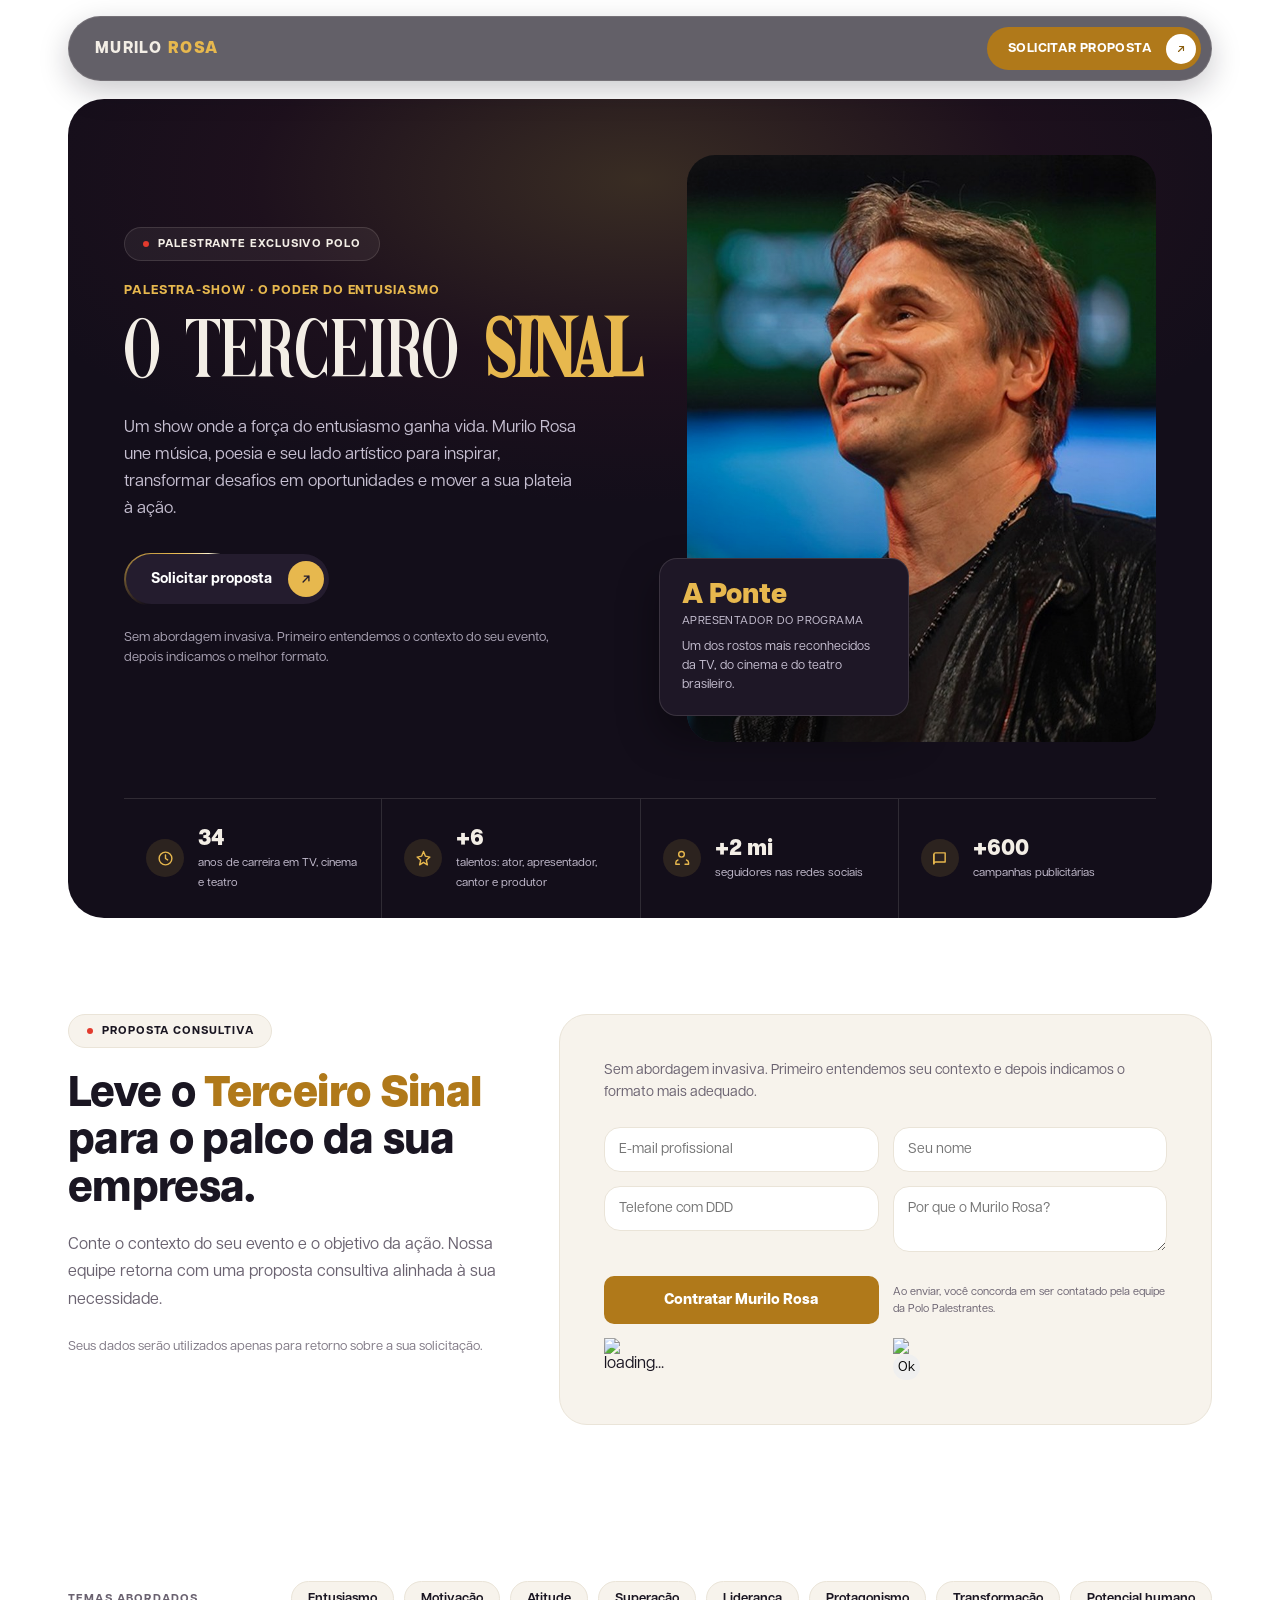
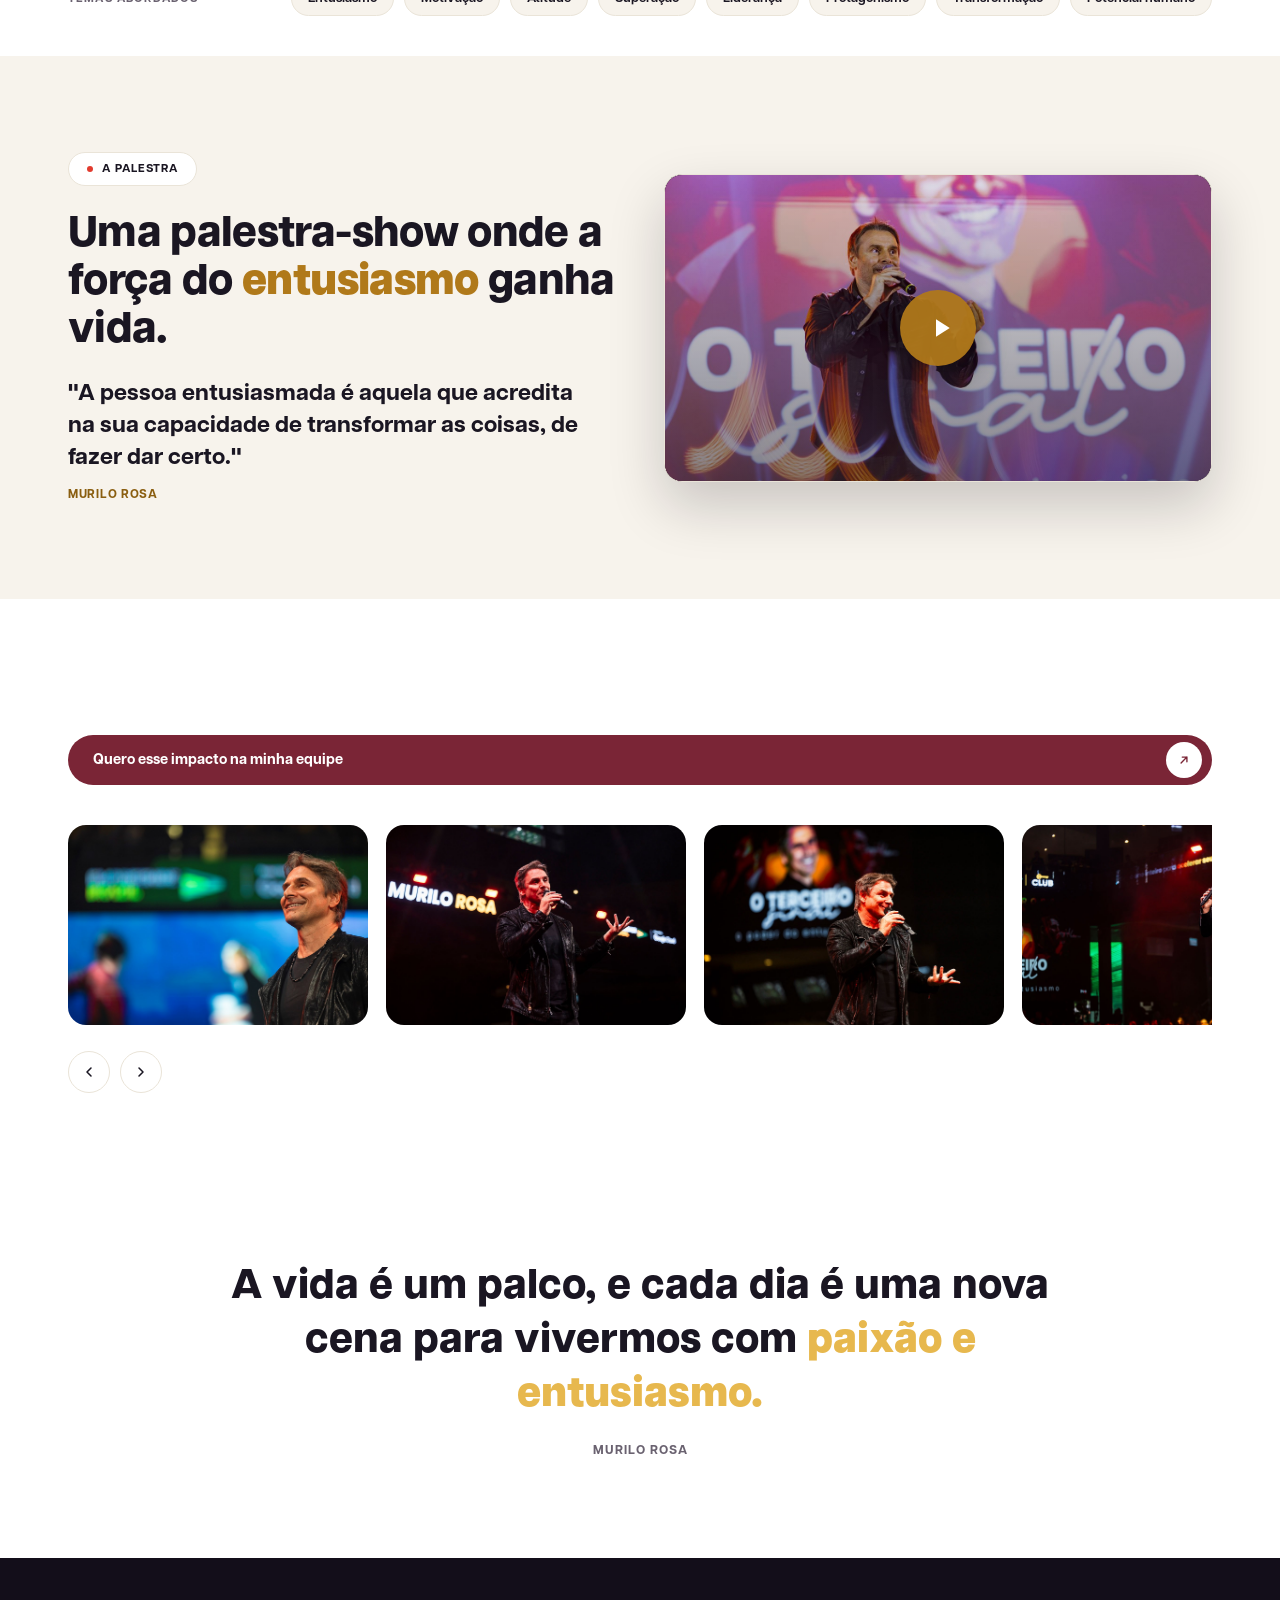
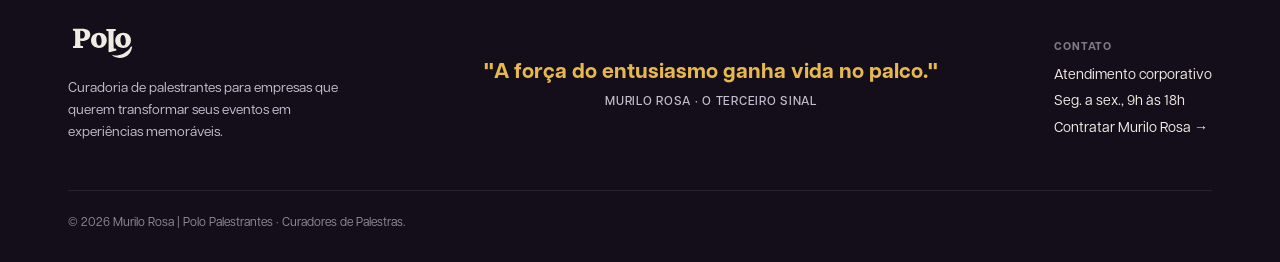
==== commit d349103a: "Update index.html" ====
--- a/index.html
+++ b/index.html
@@ -4,7 +4,7 @@
 <meta charset="UTF-8">
 <meta name="viewport" content="width=device-width, initial-scale=1.0">
 <title>Murilo Rosa · O Terceiro Sinal · Palestra-show sobre o poder do entusiasmo</title>
-<meta name="description" content="Solicite uma proposta de palestra com Murilo Rosa. O Terceiro Sinal: a palestra-show sobre o poder do entusiasmo. Ator vencedor do Emmy Internacional, palestrante exclusivo Polo Palestrantes.">
+<meta name="description" content="Solicite uma proposta de palestra com Murilo Rosa. O Terceiro Sinal: a palestra-show sobre o poder do entusiasmo. Ator reconhecido nacionalmente, palestrante exclusivo Polo Palestrantes.">
 <meta property="og:title" content="Murilo Rosa · O Terceiro Sinal · o poder do entusiasmo">
 <meta property="og:description" content="Uma palestra-show onde a força do entusiasmo ganha vida. Palestrante exclusivo Polo Palestrantes.">
 <meta property="og:type" content="website">
@@ -57,9 +57,9 @@
             <div class="duo"></div>
           </div>
           <div class="hero-trust-card">
-            <div class="num">Emmy</div>
-            <div class="cap">Internacional · 2023</div>
-            <p>Único brasileiro premiado no ano, pelo programa A Ponte.</p>
+            <div class="num">A Ponte</div>
+            <div class="cap">apresentador do programa</div>
+            <p>Um dos rostos mais reconhecidos da TV, do cinema e do teatro brasileiro.</p>
           </div>
         </div>
       </div>
@@ -70,7 +70,7 @@
         </div>
         <div class="hero-stat">
           <span class="icon"><svg viewBox="0 0 24 24" fill="none" stroke-width="2" stroke-linecap="round" stroke-linejoin="round"><path d="M12 2l2.6 6.6L21 10l-5 4.6L17.5 21 12 17.5 6.5 21 8 14.6 3 10l6.4-1.4z"/></svg></span>
-          <div><b>Emmy</b><span>Internacional pelo programa A Ponte</span></div>
+          <div><b>+6</b><span>talentos: ator, apresentador, cantor e produtor</span></div>
         </div>
         <div class="hero-stat">
           <span class="icon"><svg viewBox="0 0 24 24" fill="none" stroke-width="2" stroke-linecap="round" stroke-linejoin="round"><path d="M17 20h5v-2a4 4 0 0 0-3-3.87M9 20H4v-2a4 4 0 0 1 3-3.87m5-4.13a4 4 0 1 0 0-8 4 4 0 0 0 0 8z"/></svg></span>
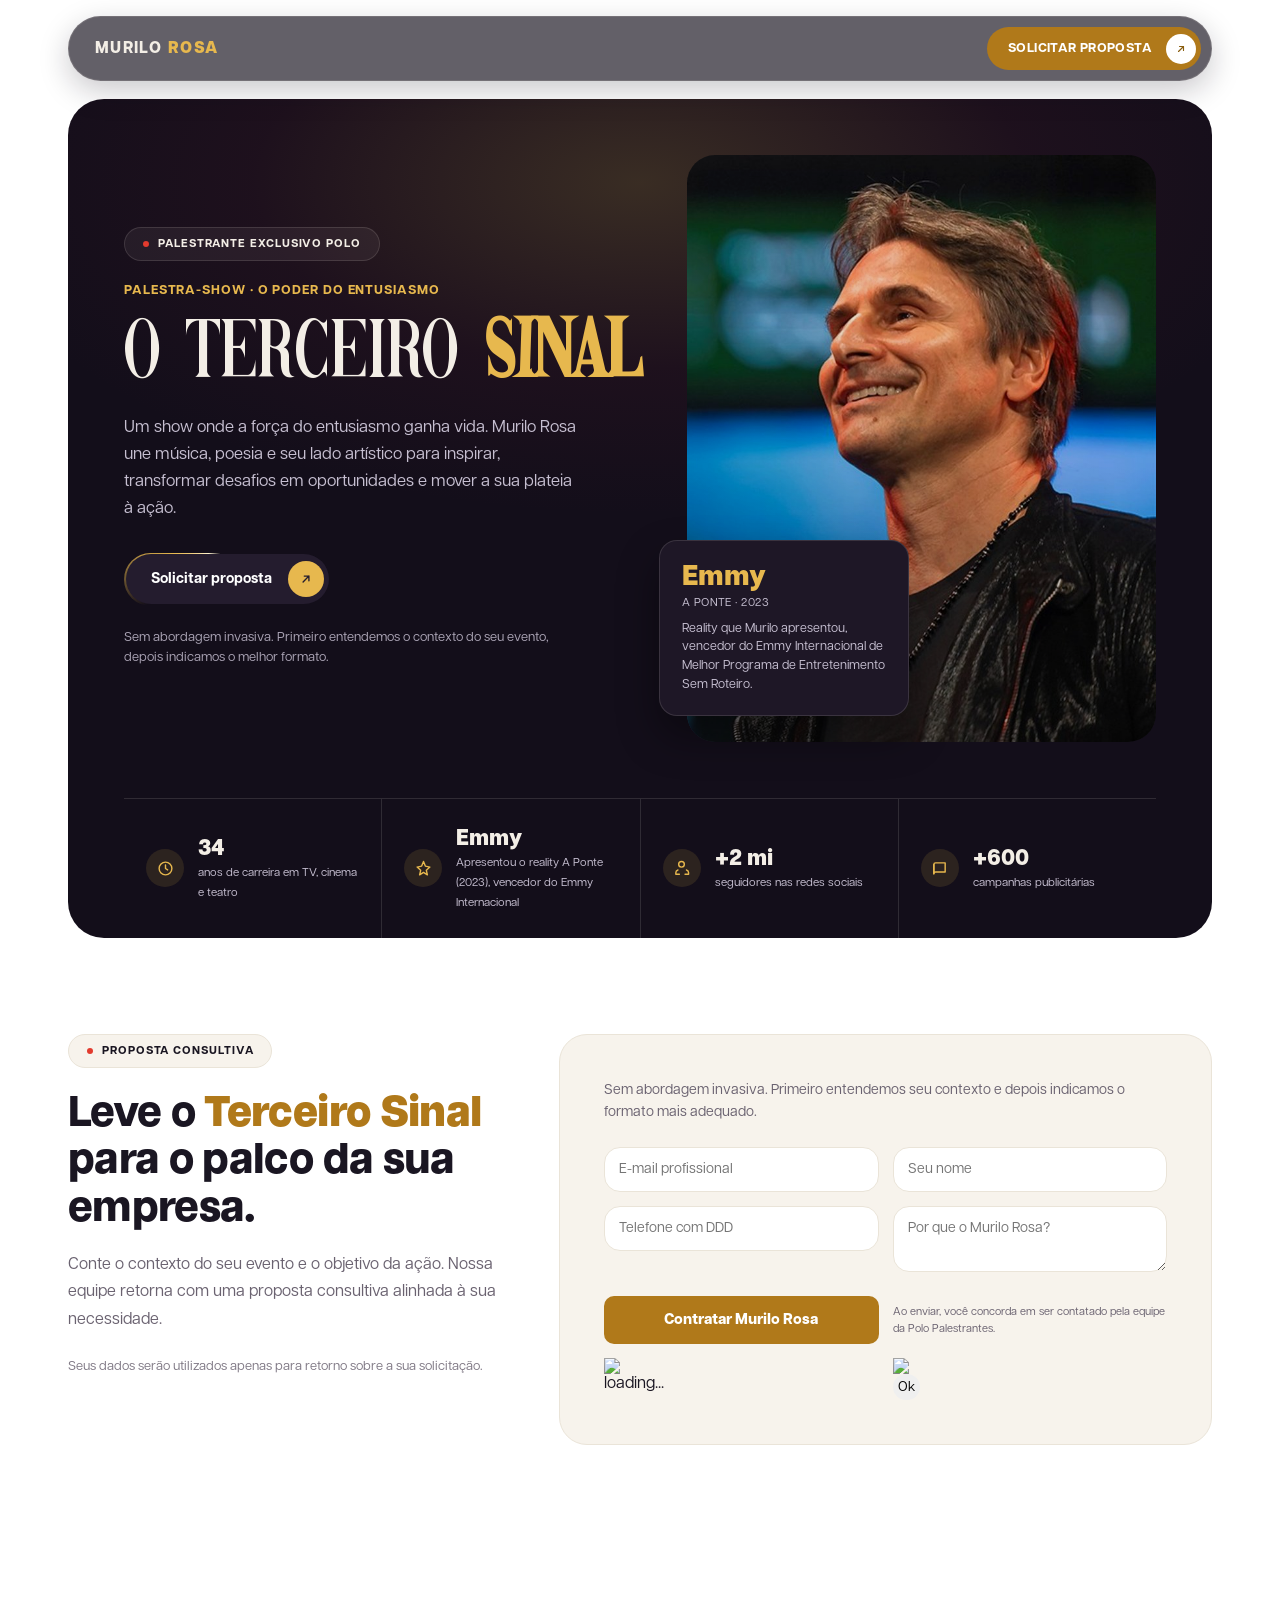
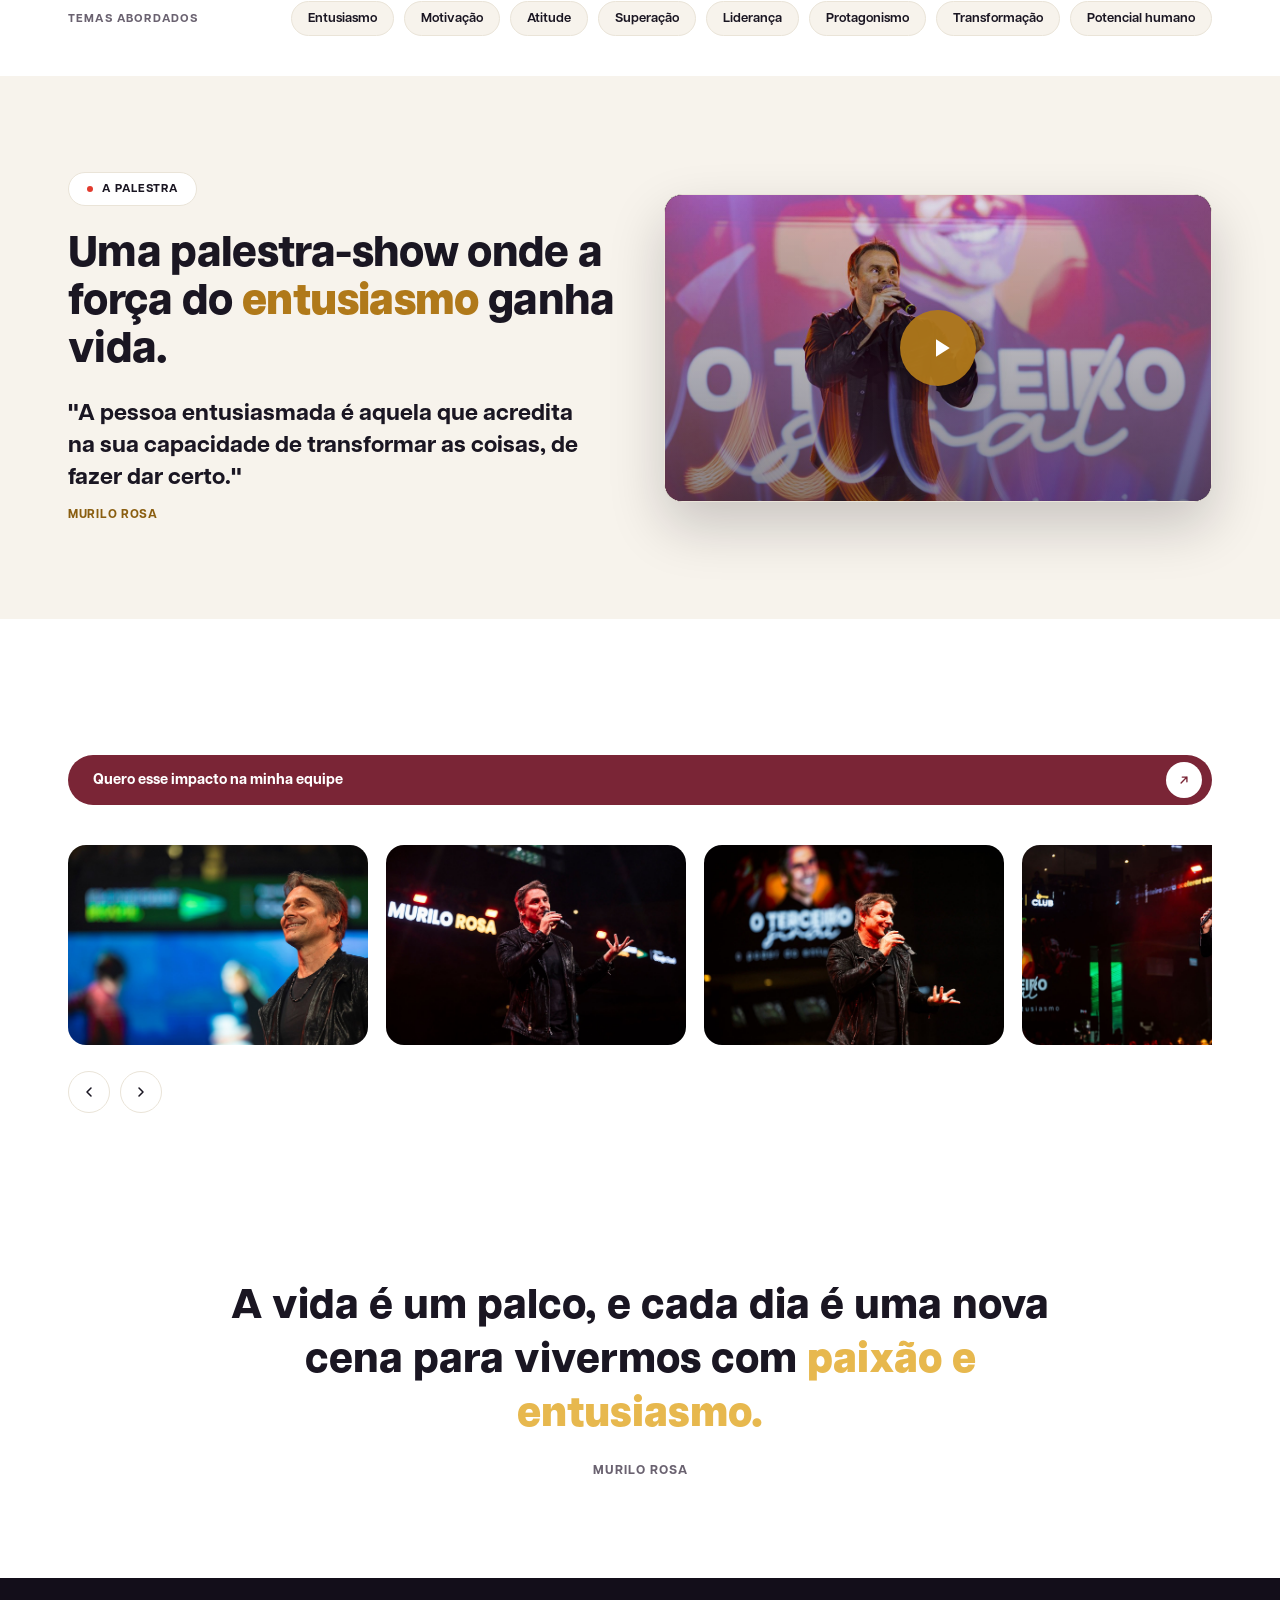
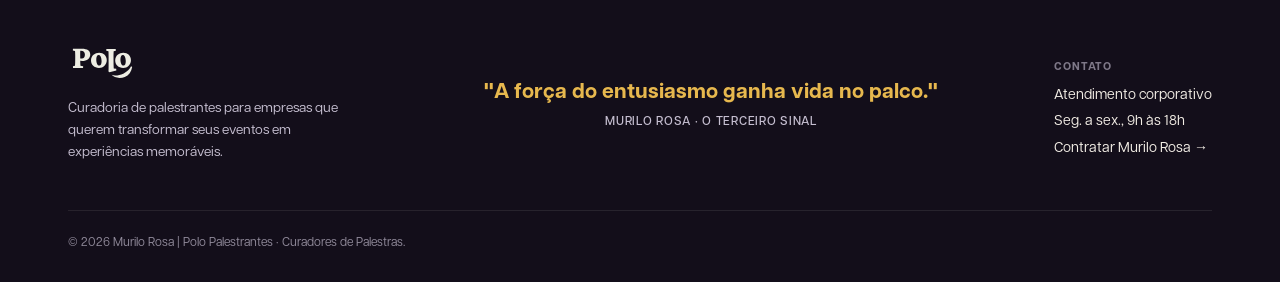
==== commit 64dfe04f: "Emmy com enquadramento correto (o reality A Ponte venceu) Co-Authored-By: Claude Opus 4.8 <noreply@a" ====
--- a/index.html
+++ b/index.html
@@ -4,7 +4,7 @@
 <meta charset="UTF-8">
 <meta name="viewport" content="width=device-width, initial-scale=1.0">
 <title>Murilo Rosa · O Terceiro Sinal · Palestra-show sobre o poder do entusiasmo</title>
-<meta name="description" content="Solicite uma proposta de palestra com Murilo Rosa. O Terceiro Sinal: a palestra-show sobre o poder do entusiasmo. Ator reconhecido nacionalmente, palestrante exclusivo Polo Palestrantes.">
+<meta name="description" content="Solicite uma proposta de palestra com Murilo Rosa. O Terceiro Sinal: a palestra-show sobre o poder do entusiasmo. Ator e apresentador do reality A Ponte (vencedor do Emmy Internacional), palestrante exclusivo Polo Palestrantes.">
 <meta property="og:title" content="Murilo Rosa · O Terceiro Sinal · o poder do entusiasmo">
 <meta property="og:description" content="Uma palestra-show onde a força do entusiasmo ganha vida. Palestrante exclusivo Polo Palestrantes.">
 <meta property="og:type" content="website">
@@ -57,9 +57,9 @@
             <div class="duo"></div>
           </div>
           <div class="hero-trust-card">
-            <div class="num">A Ponte</div>
-            <div class="cap">apresentador do programa</div>
-            <p>Um dos rostos mais reconhecidos da TV, do cinema e do teatro brasileiro.</p>
+            <div class="num">Emmy</div>
+            <div class="cap">A Ponte · 2023</div>
+            <p>Reality que Murilo apresentou, vencedor do Emmy Internacional de Melhor Programa de Entretenimento Sem Roteiro.</p>
           </div>
         </div>
       </div>
@@ -70,7 +70,7 @@
         </div>
         <div class="hero-stat">
           <span class="icon"><svg viewBox="0 0 24 24" fill="none" stroke-width="2" stroke-linecap="round" stroke-linejoin="round"><path d="M12 2l2.6 6.6L21 10l-5 4.6L17.5 21 12 17.5 6.5 21 8 14.6 3 10l6.4-1.4z"/></svg></span>
-          <div><b>+6</b><span>talentos: ator, apresentador, cantor e produtor</span></div>
+          <div><b>Emmy</b><span>Apresentou o reality A Ponte (2023), vencedor do Emmy Internacional</span></div>
         </div>
         <div class="hero-stat">
           <span class="icon"><svg viewBox="0 0 24 24" fill="none" stroke-width="2" stroke-linecap="round" stroke-linejoin="round"><path d="M17 20h5v-2a4 4 0 0 0-3-3.87M9 20H4v-2a4 4 0 0 1 3-3.87m5-4.13a4 4 0 1 0 0-8 4 4 0 0 0 0 8z"/></svg></span>
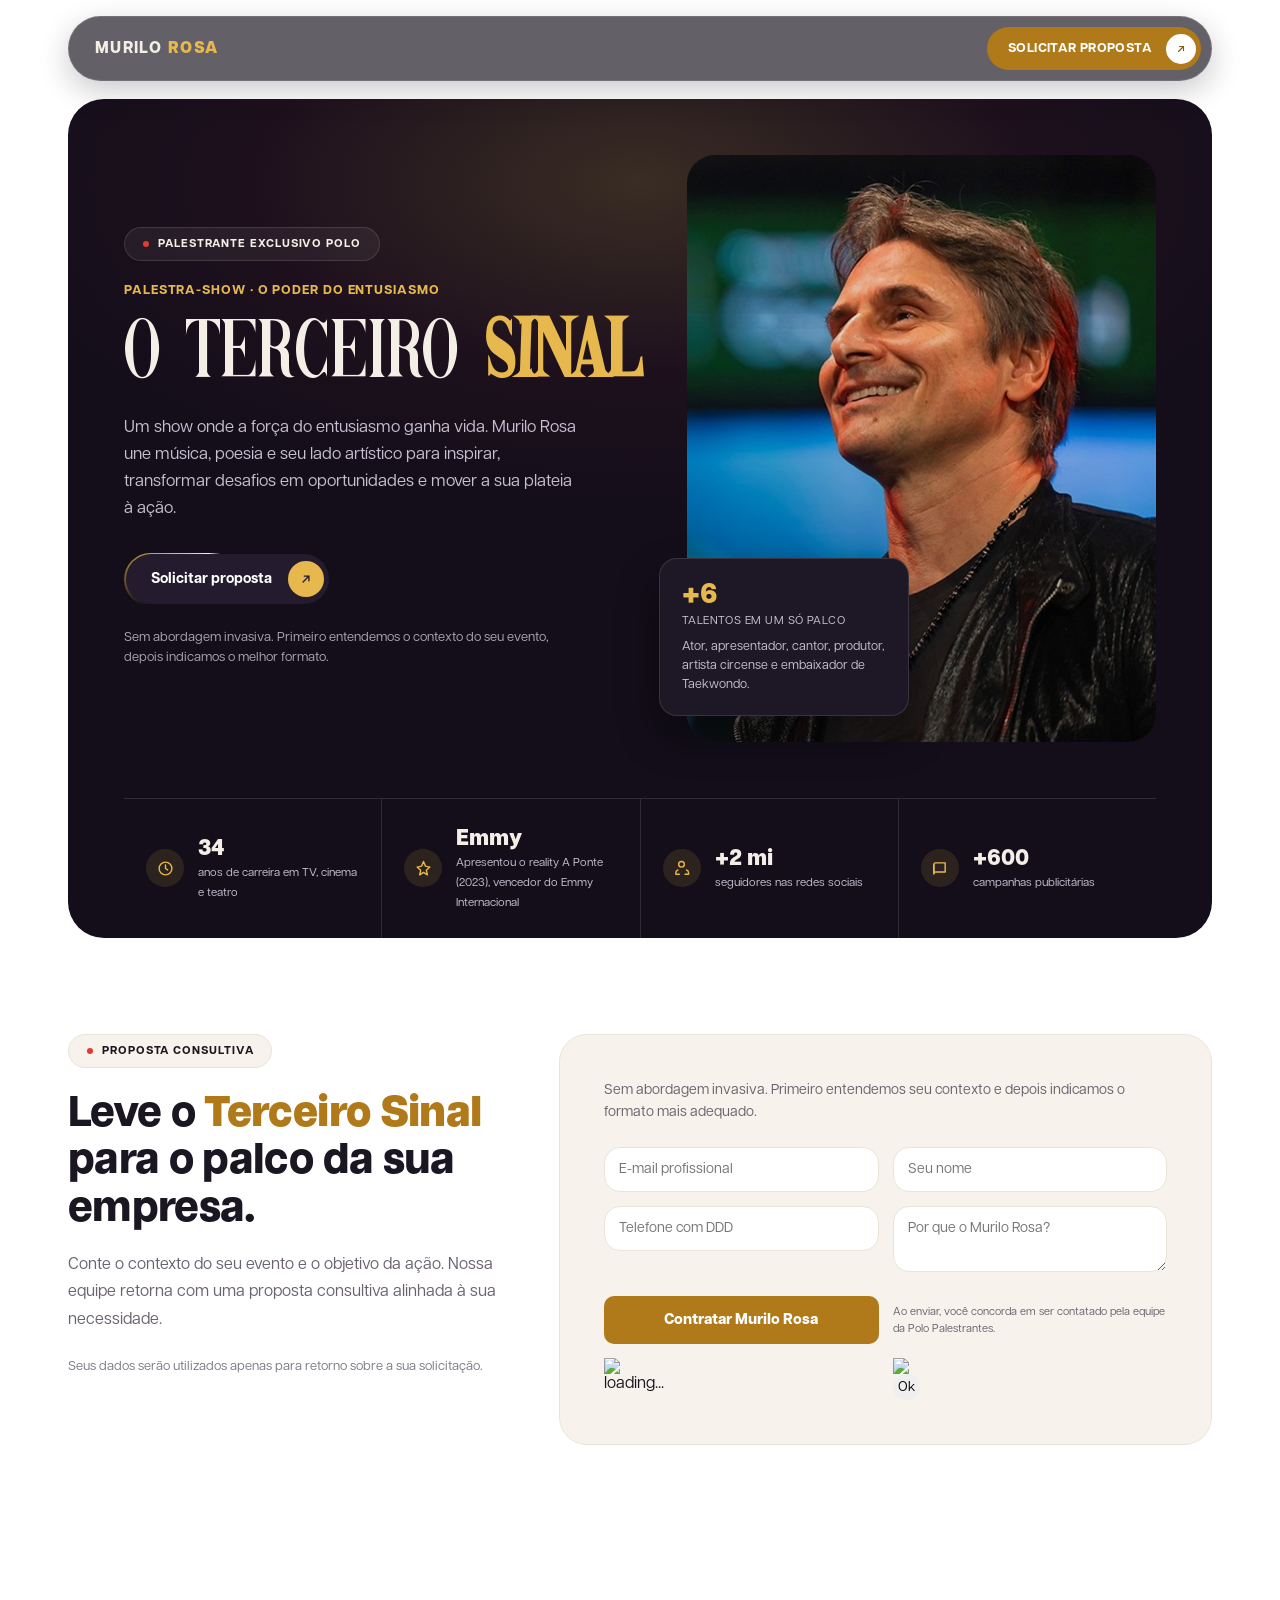
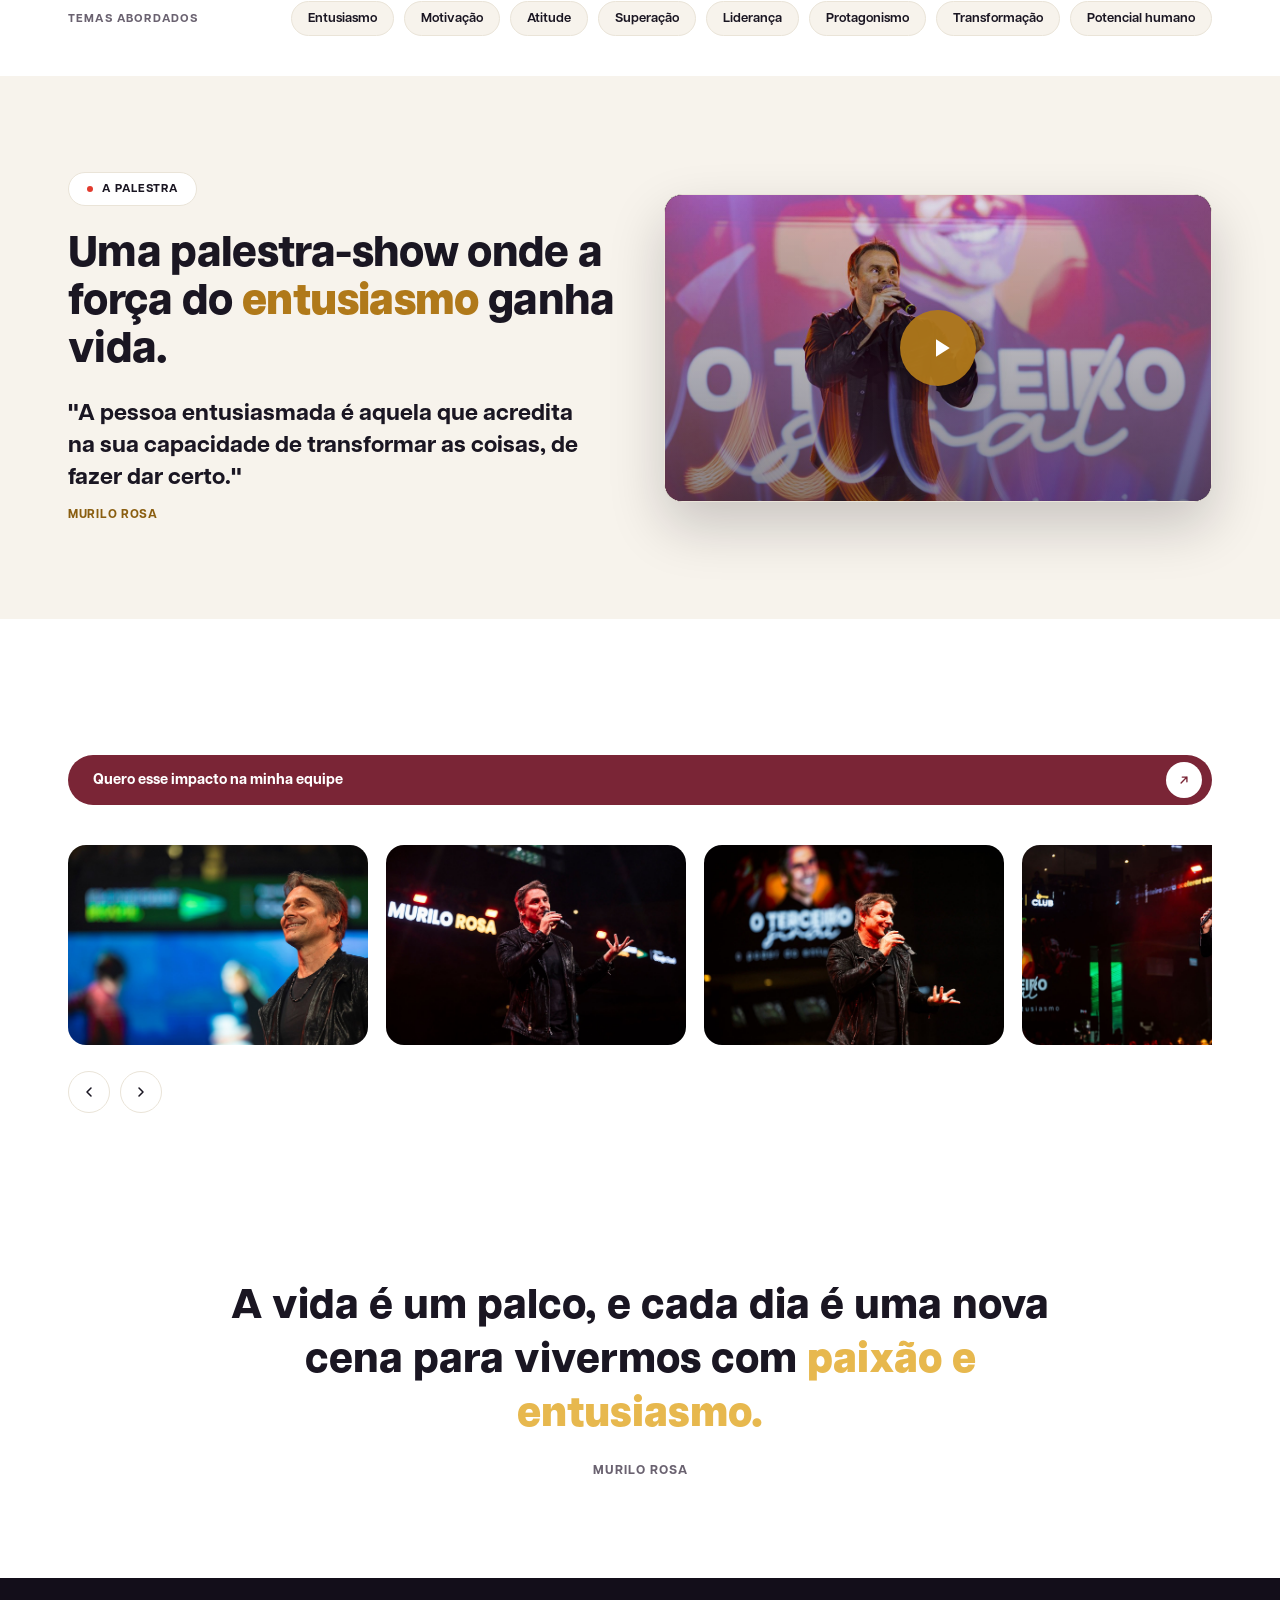
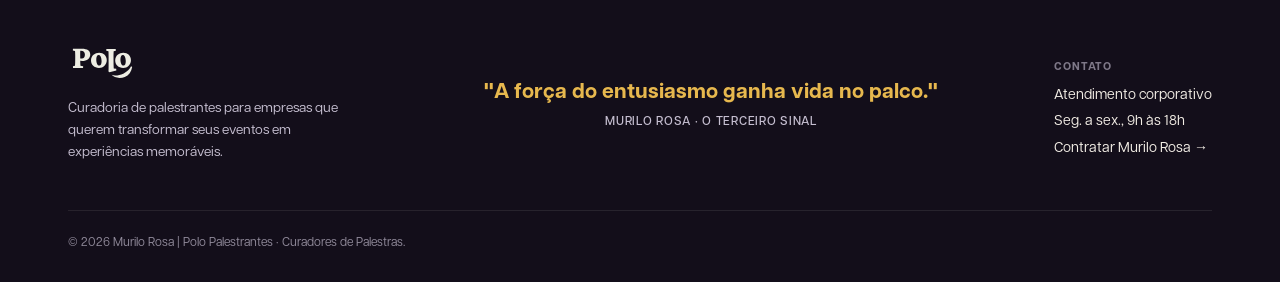
==== commit 9b95228c: "Card do hero: troca info duplicada do Emmy por versatilidade artística Co-Authored-By: Claude Sonnet" ====
--- a/index.html
+++ b/index.html
@@ -57,9 +57,9 @@
             <div class="duo"></div>
           </div>
           <div class="hero-trust-card">
-            <div class="num">Emmy</div>
-            <div class="cap">A Ponte · 2023</div>
-            <p>Reality que Murilo apresentou, vencedor do Emmy Internacional de Melhor Programa de Entretenimento Sem Roteiro.</p>
+            <div class="num">+6</div>
+            <div class="cap">talentos em um só palco</div>
+            <p>Ator, apresentador, cantor, produtor, artista circense e embaixador de Taekwondo.</p>
           </div>
         </div>
       </div>
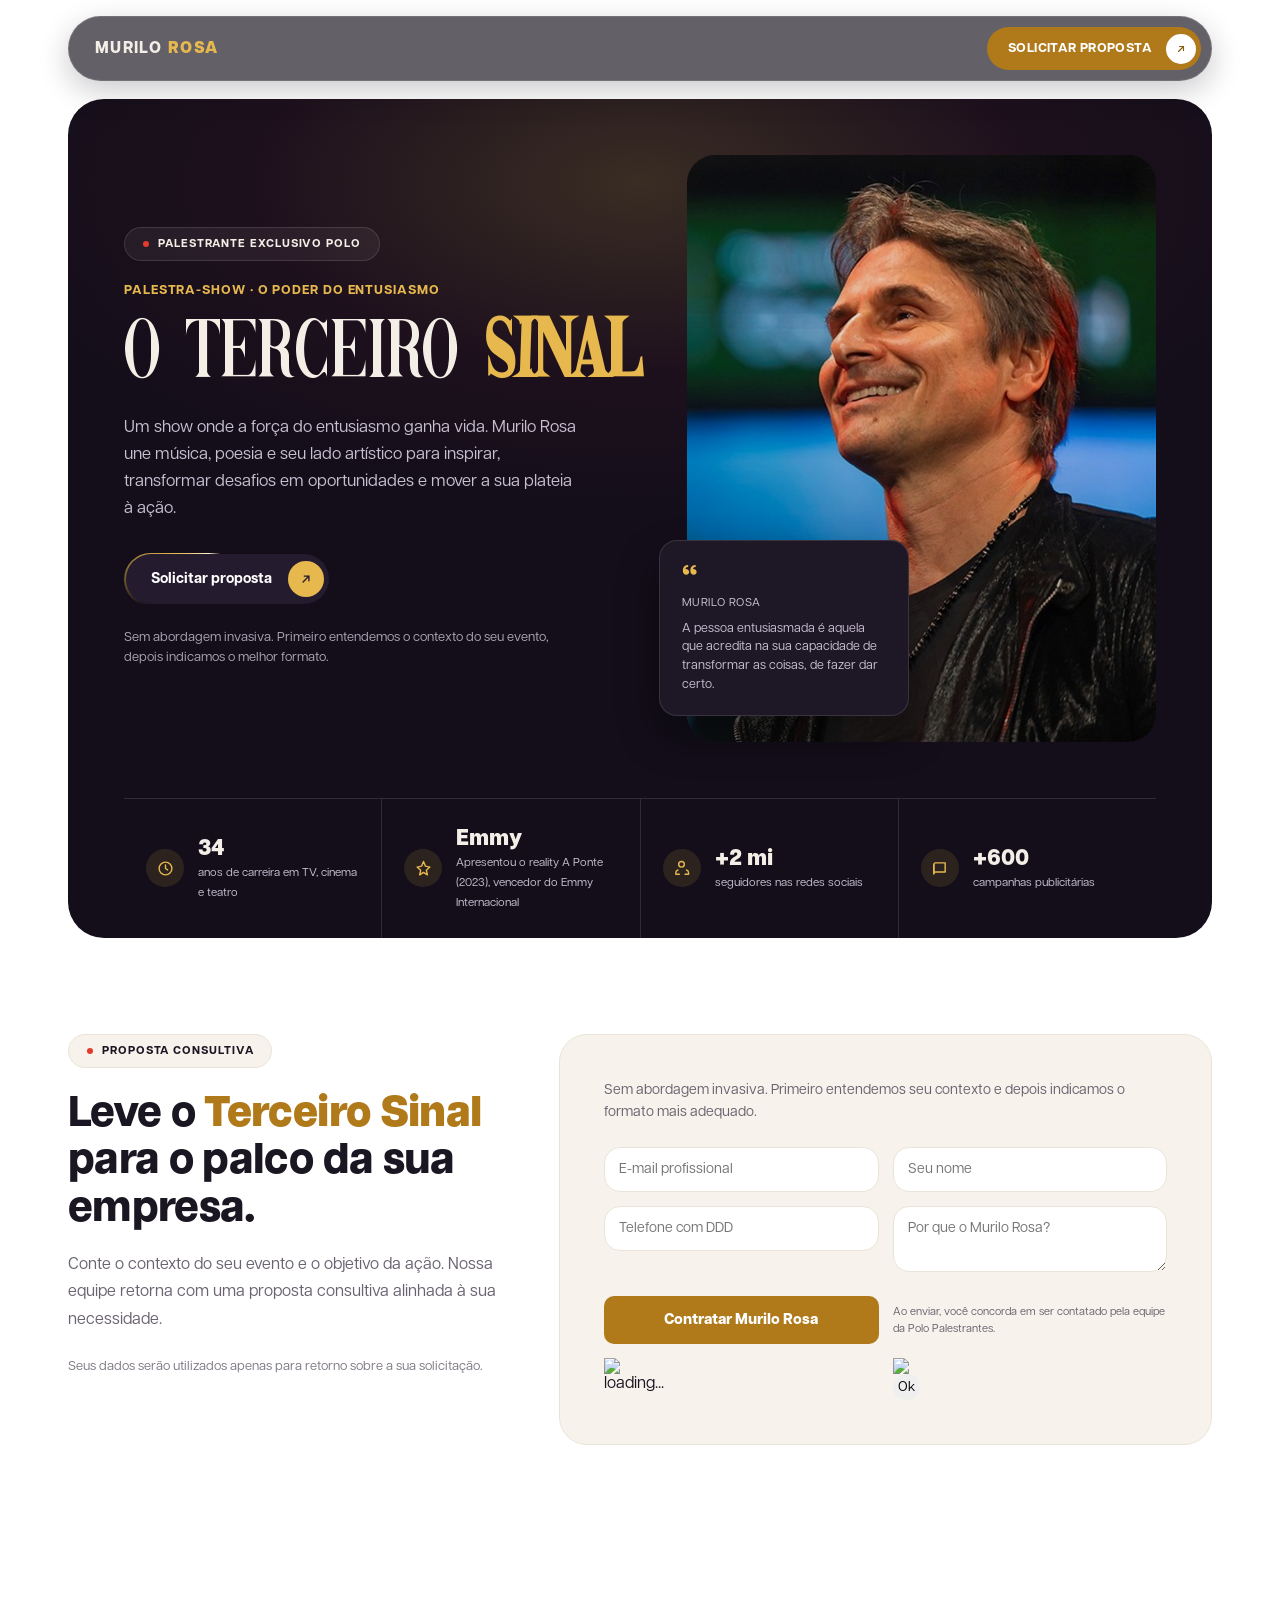
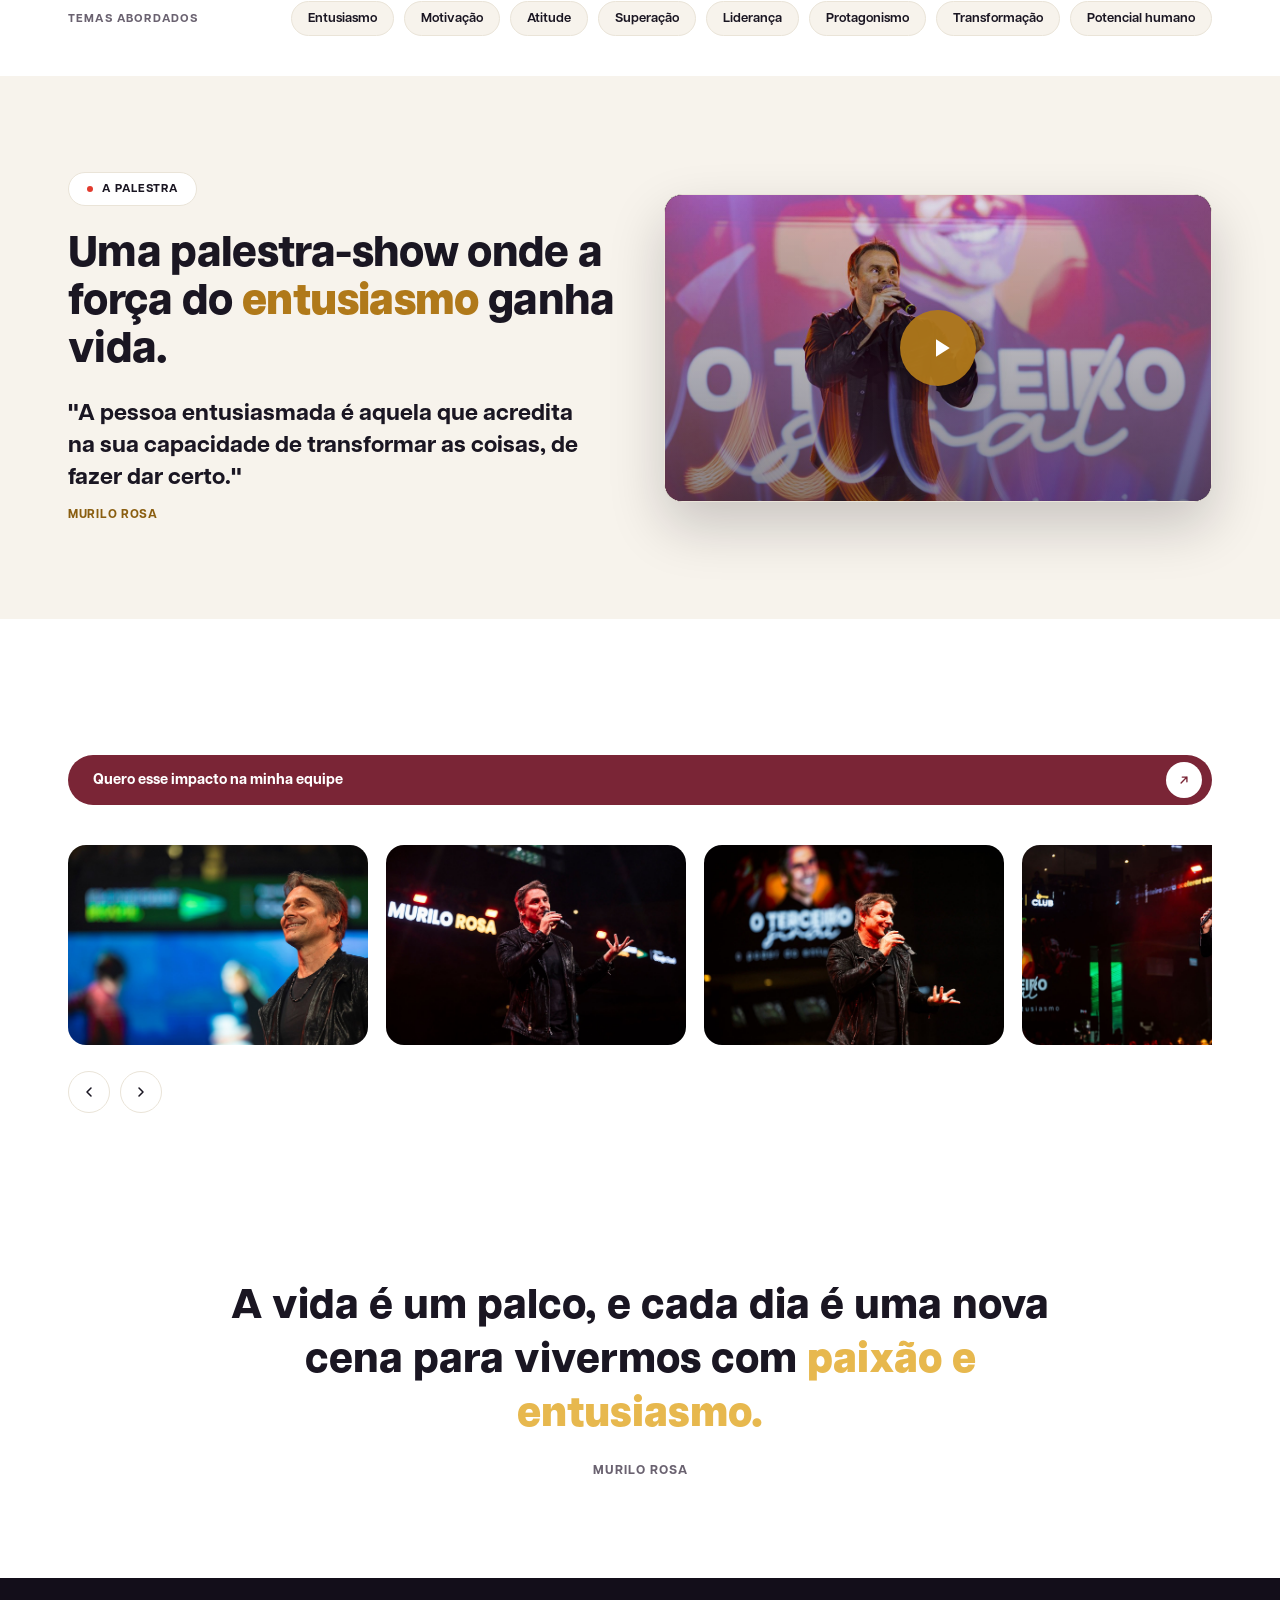
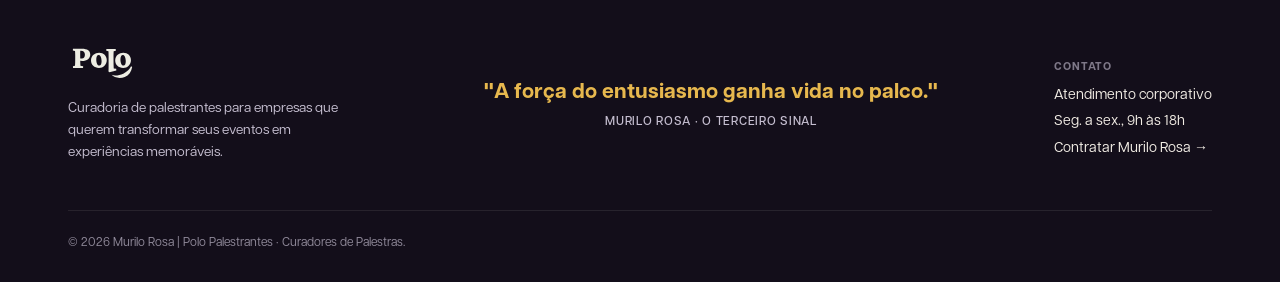
==== commit efc47af7: "Card do hero: troca lista de talentos por citação de impacto do Murilo Co-Authored-By: Claude Sonnet" ====
--- a/index.html
+++ b/index.html
@@ -57,9 +57,9 @@
             <div class="duo"></div>
           </div>
           <div class="hero-trust-card">
-            <div class="num">+6</div>
-            <div class="cap">talentos em um só palco</div>
-            <p>Ator, apresentador, cantor, produtor, artista circense e embaixador de Taekwondo.</p>
+            <div class="num">&ldquo;</div>
+            <div class="cap">Murilo Rosa</div>
+            <p>A pessoa entusiasmada é aquela que acredita na sua capacidade de transformar as coisas, de fazer dar certo.</p>
           </div>
         </div>
       </div>
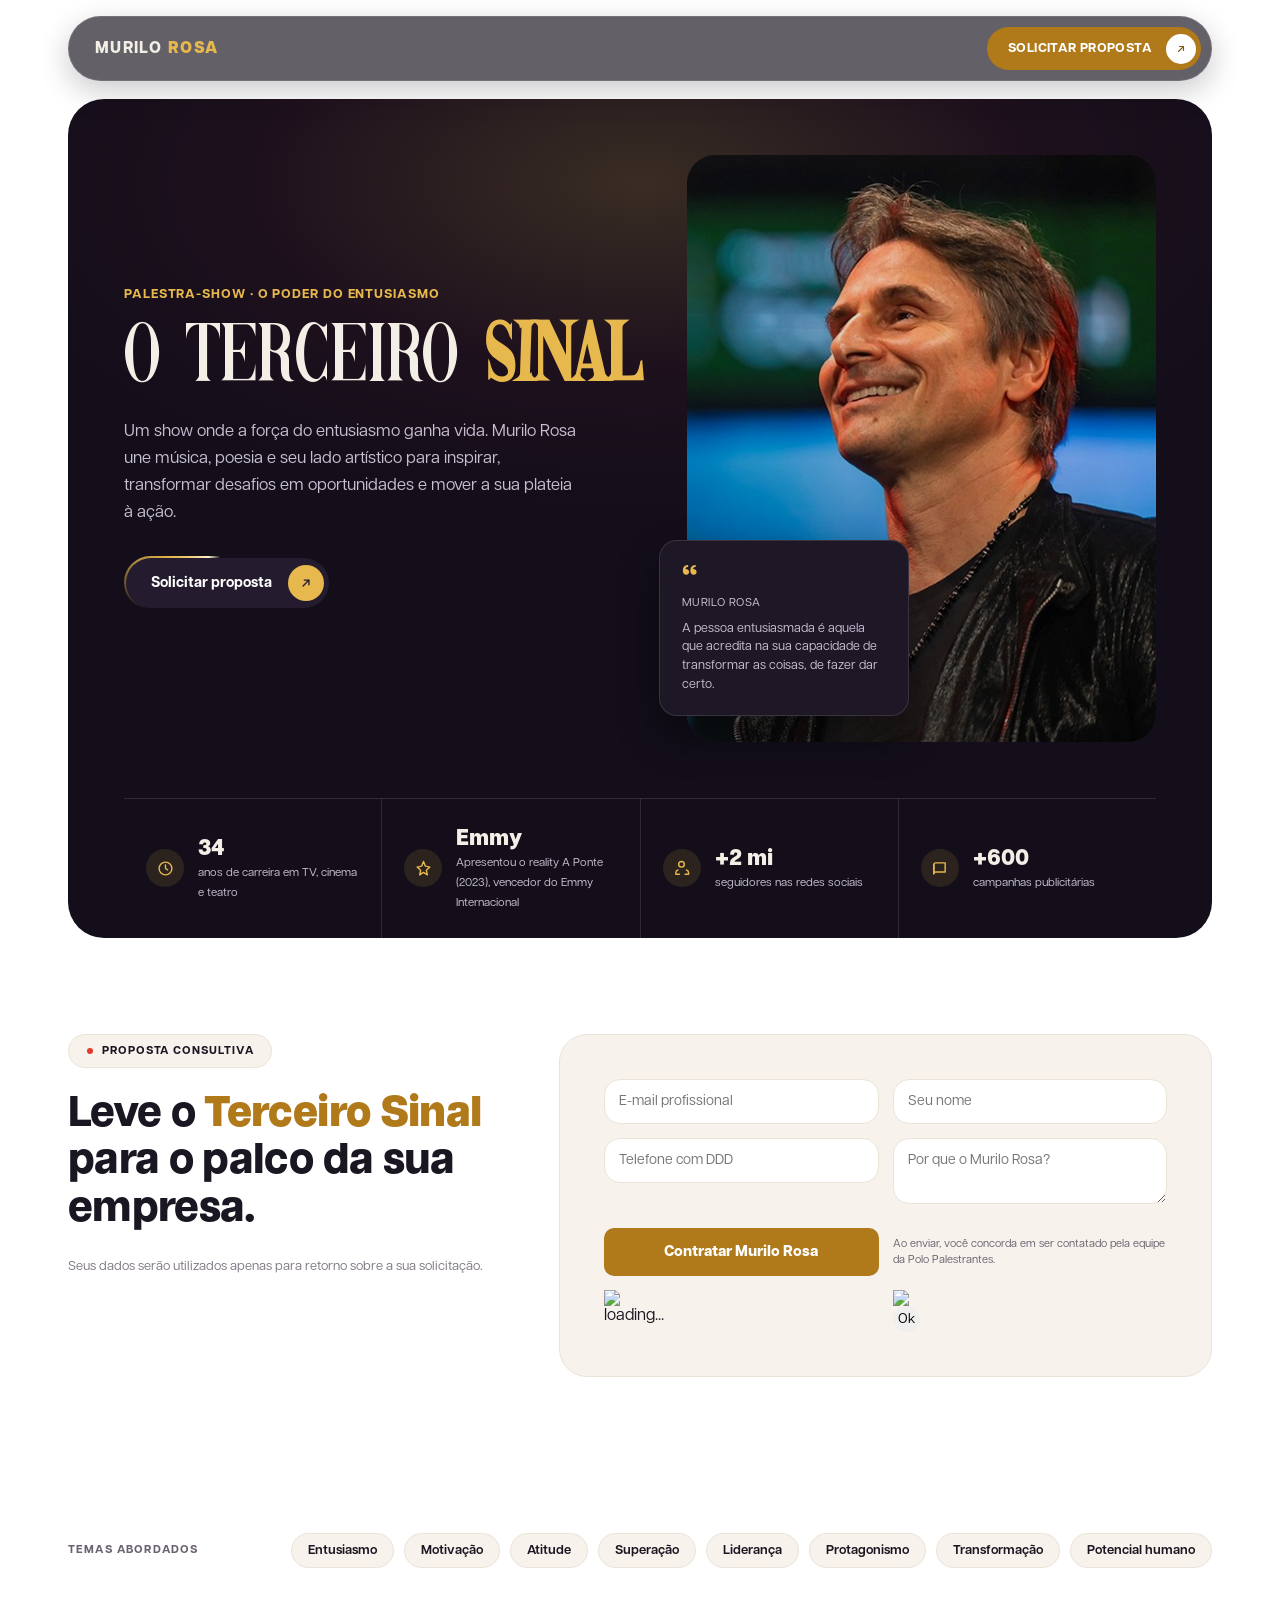
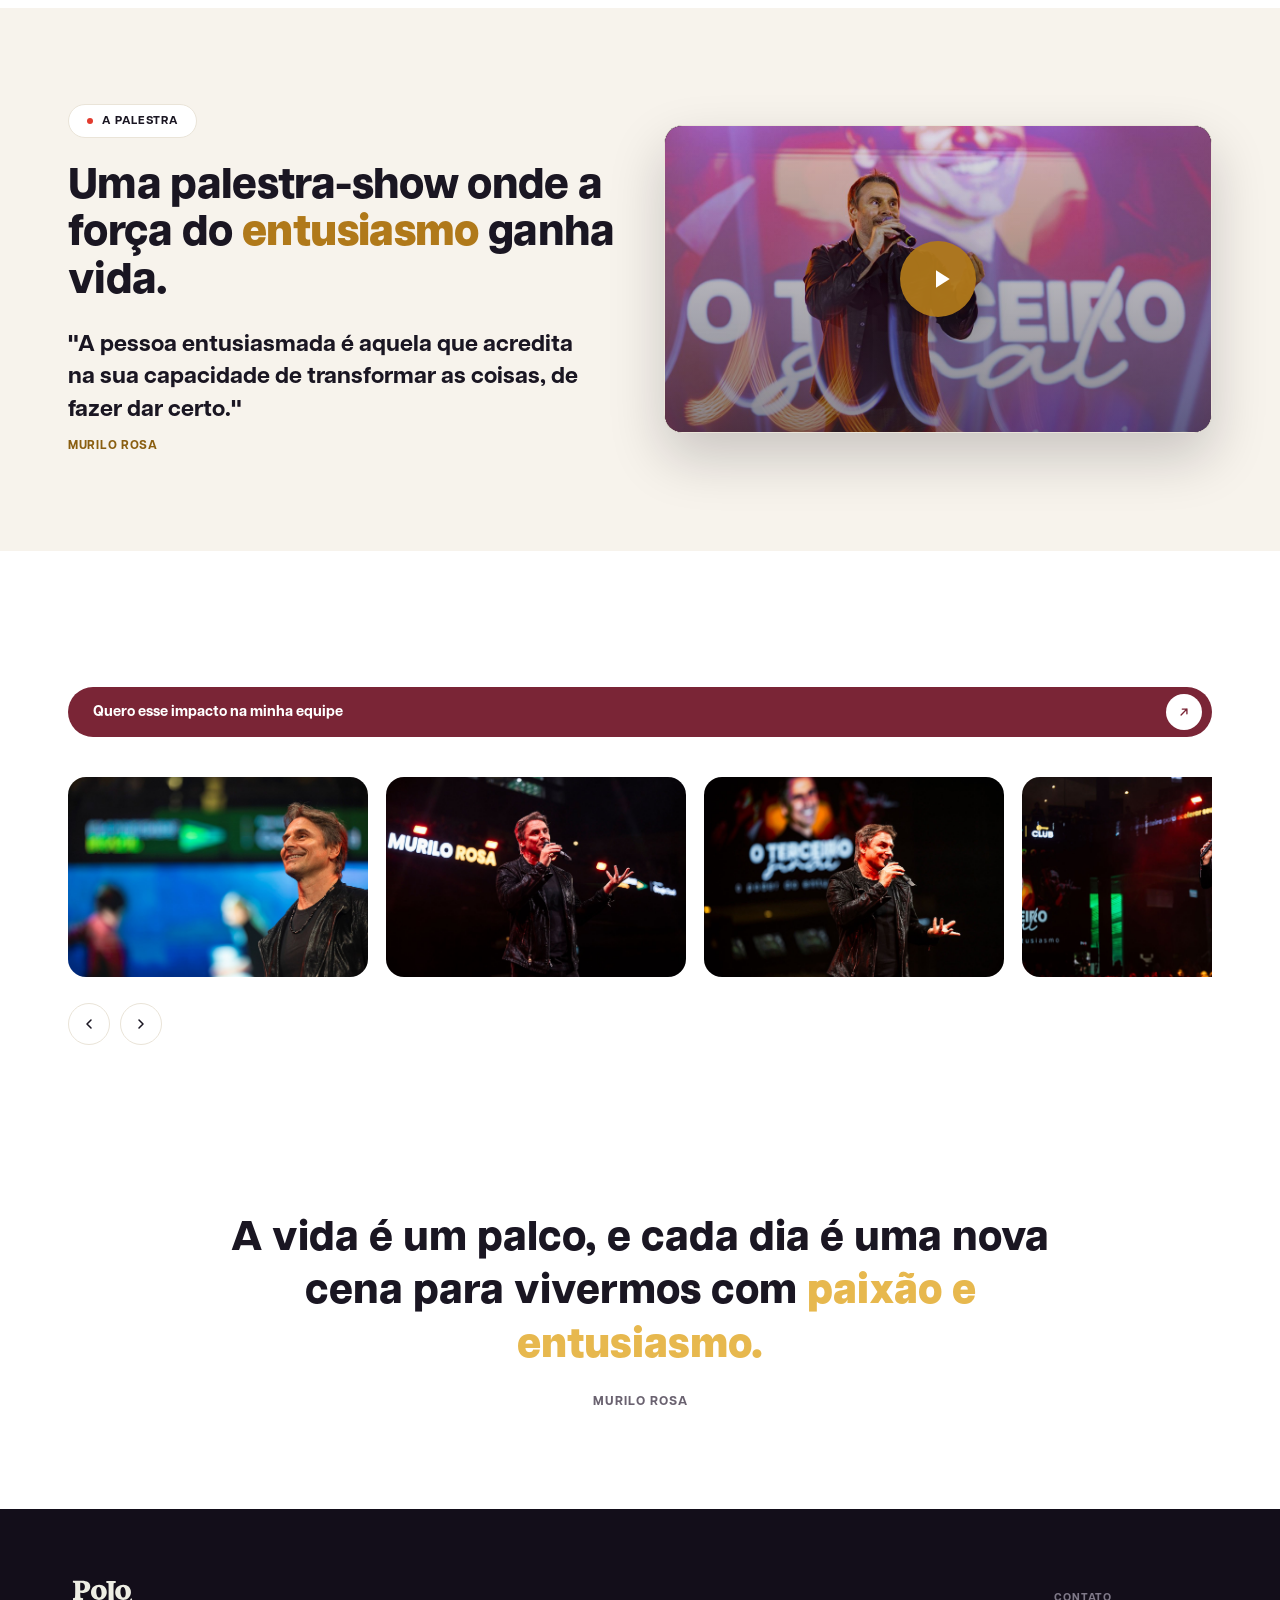
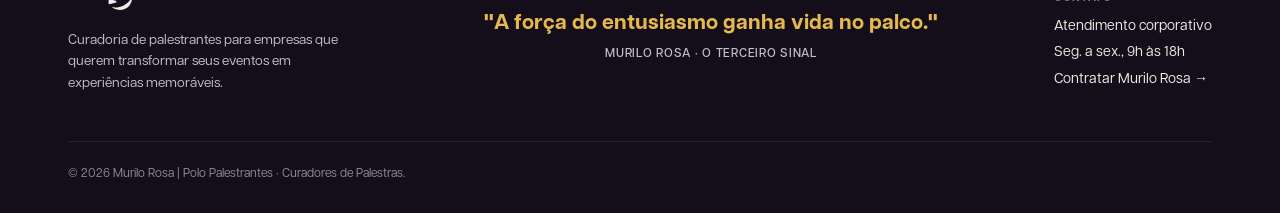
==== commit 65c6db3d: "Remove eyebrow do hero, texto de intro do form e 'sem abordagem invasiva' (pagina e formulario) Co-A" ====
--- a/index.html
+++ b/index.html
@@ -37,7 +37,6 @@
     <div class="hero-card">
       <div class="hero-grid">
         <div>
-          <span class="badge badge-dark"><span class="dot"></span>PALESTRANTE EXCLUSIVO POLO</span>
           <p class="hero-kicker">Palestra-show · o poder do entusiasmo</p>
           <h1>O Terceiro <span class="accent">Sinal</span></h1>
           <p class="sub">Um show onde a força do entusiasmo ganha vida. Murilo Rosa une música, poesia e seu lado artístico para inspirar, transformar desafios em oportunidades e mover a sua plateia à ação.</p>
@@ -49,7 +48,6 @@
               </button>
             </span>
           </div>
-          <p class="hero-fine">Sem abordagem invasiva. Primeiro entendemos o contexto do seu evento, depois indicamos o melhor formato.</p>
         </div>
         <div class="hero-photo-col">
           <div class="hero-photo-frame">
@@ -91,11 +89,9 @@
     <div>
       <span class="badge badge-light"><span class="dot"></span>PROPOSTA CONSULTIVA</span>
       <h2 class="title">Leve o <span class="accent">Terceiro Sinal</span> para o palco da sua empresa.</h2>
-      <p class="lede">Conte o contexto do seu evento e o objetivo da ação. Nossa equipe retorna com uma proposta consultiva alinhada à sua necessidade.</p>
       <p class="hero-fine" style="margin-top:24px; color:var(--text-soft);">Seus dados serão utilizados apenas para retorno sobre a sua solicitação.</p>
     </div>
     <div class="form-card">
-      <p class="lead">Sem abordagem invasiva. Primeiro entendemos seu contexto e depois indicamos o formato mais adequado.</p>
       <!-- ==== leadlovers: código do formulário (conectado ao CRM · mid 681453 · fid 77502) ==== -->
       <form id="llCaptureForm" class="llform001" action="//paginas.rocks/capture" method="post">
          <input type="hidden" id="mid" name="mid" value="681453" />
